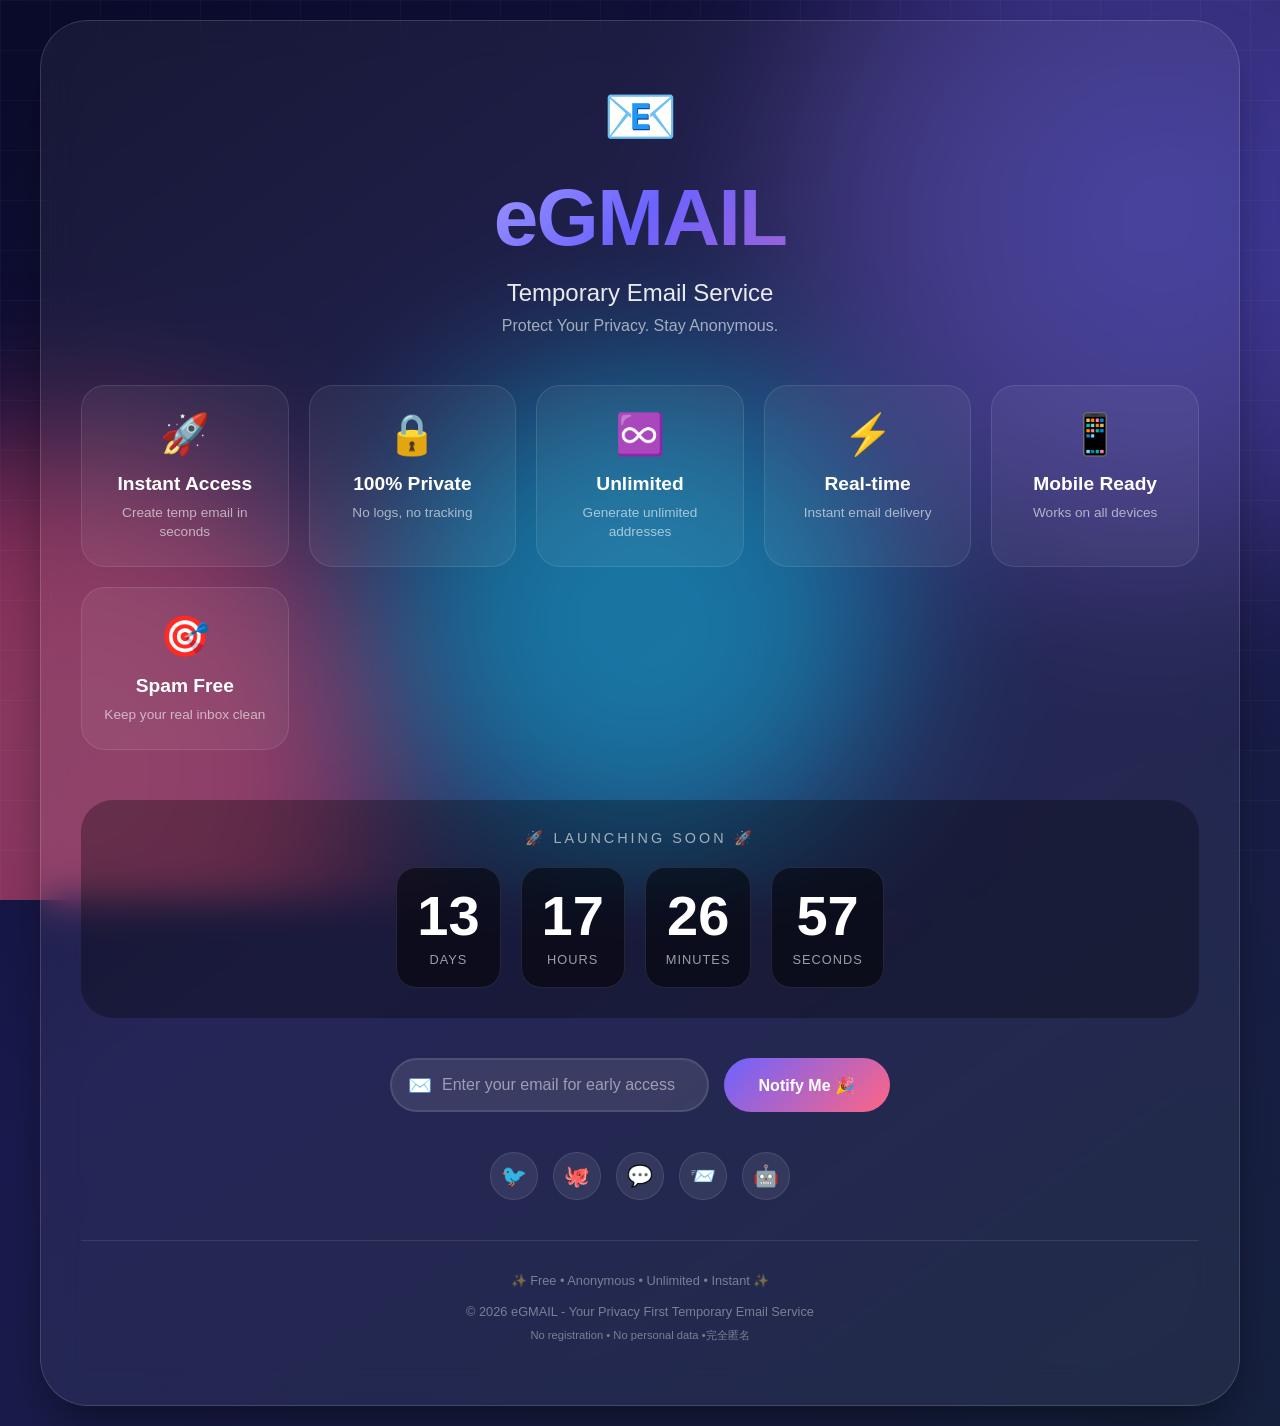
==== index.html @ 3f6f0092 "Update index.html" ====
<!DOCTYPE html>
<html lang="en">
<head>
    <meta charset="UTF-8">
    <meta name="viewport" content="width=device-width, initial-scale=1.0, viewport-fit=cover">
    <meta name="theme-color" content="#6C63FF">
    <meta name="description" content="EgMail - Free temporary email service. Protect your privacy with unlimited disposable email addresses.">
    <title>EgMail | Temporary Email Service - Coming Soon</title>
    <style>
        * {
            margin: 0;
            padding: 0;
            box-sizing: border-box;
        }

        body {
            min-height: 100vh;
            background: linear-gradient(145deg, #0a0a2a 0%, #1a1a4e 50%, #16213e 100%);
            font-family: -apple-system, BlinkMacSystemFont, 'Segoe UI', 'Roboto', 'Oxygen', 'Ubuntu', 'Cantarell', 'Fira Sans', 'Droid Sans', 'Helvetica Neue', sans-serif;
            overflow-x: hidden;
            position: relative;
            -webkit-font-smoothing: antialiased;
            -moz-osx-font-smoothing: grayscale;
        }

        /* Animated Background */
        .bg-animation {
            position: fixed;
            top: 0;
            left: 0;
            width: 100%;
            height: 100%;
            z-index: 0;
            overflow: hidden;
        }

        .gradient-orb {
            position: absolute;
            border-radius: 50%;
            filter: blur(80px);
            opacity: 0.5;
            animation: float 25s infinite ease-in-out;
        }

        .orb1 {
            width: 60vw;
            height: 60vw;
            background: radial-gradient(circle, #6C63FF, #3f2b63);
            top: -20%;
            right: -20%;
            animation-delay: 0s;
        }

        .orb2 {
            width: 50vw;
            height: 50vw;
            background: radial-gradient(circle, #FF6584, #FF3B6F);
            bottom: -20%;
            left: -20%;
            animation-delay: 5s;
        }

        .orb3 {
            width: 40vw;
            height: 40vw;
            background: radial-gradient(circle, #00D4FF, #0099CC);
            top: 40%;
            left: 30%;
            animation-delay: 10s;
        }

        @keyframes float {
            0%, 100% {
                transform: translate(0, 0) scale(1);
            }
            33% {
                transform: translate(30px, -30px) scale(1.1);
            }
            66% {
                transform: translate(-20px, 20px) scale(0.9);
            }
        }

        /* Grid Pattern */
        .grid-pattern {
            position: fixed;
            top: 0;
            left: 0;
            width: 100%;
            height: 100%;
            background-image: 
                linear-gradient(rgba(255, 255, 255, 0.03) 1px, transparent 1px),
                linear-gradient(90deg, rgba(255, 255, 255, 0.03) 1px, transparent 1px);
            background-size: 50px 50px;
            z-index: 0;
            pointer-events: none;
        }

        /* Main Container */
        .container {
            position: relative;
            z-index: 2;
            min-height: 100vh;
            display: flex;
            justify-content: center;
            align-items: center;
            padding: 20px;
        }

        /* Glass Card */
        .glass-card {
            max-width: 1200px;
            width: 100%;
            background: rgba(255, 255, 255, 0.05);
            backdrop-filter: blur(20px);
            border-radius: 48px;
            padding: 60px 40px;
            border: 1px solid rgba(255, 255, 255, 0.15);
            box-shadow: 0 25px 50px -12px rgba(0, 0, 0, 0.5);
            transition: all 0.3s ease;
            animation: fadeInUp 0.8s ease-out;
        }

        @keyframes fadeInUp {
            from {
                opacity: 0;
                transform: translateY(30px);
            }
            to {
                opacity: 1;
                transform: translateY(0);
            }
        }

        /* Header Section */
        .header {
            text-align: center;
            margin-bottom: 50px;
        }

        .logo-wrapper {
            display: inline-block;
            margin-bottom: 20px;
        }

        .logo-icon {
            font-size: 60px;
            animation: pulse 2s infinite;
        }

        @keyframes pulse {
            0%, 100% {
                transform: scale(1);
            }
            50% {
                transform: scale(1.05);
            }
        }

        h1 {
            font-size: clamp(3rem, 8vw, 5rem);
            font-weight: 800;
            background: linear-gradient(135deg, #FFFFFF, #6C63FF, #FF6584);
            -webkit-background-clip: text;
            background-clip: text;
            color: transparent;
            letter-spacing: -0.02em;
            margin-bottom: 15px;
        }

        .tagline {
            font-size: clamp(1.1rem, 4vw, 1.5rem);
            color: rgba(255, 255, 255, 0.9);
            font-weight: 400;
            margin-bottom: 10px;
        }

        .subtitle {
            font-size: 1rem;
            color: rgba(255, 255, 255, 0.6);
        }

        /* Features Grid */
        .features-grid {
            display: grid;
            grid-template-columns: repeat(auto-fit, minmax(200px, 1fr));
            gap: 20px;
            margin: 50px 0;
        }

        .feature-card {
            background: rgba(255, 255, 255, 0.05);
            border-radius: 24px;
            padding: 25px 20px;
            text-align: center;
            transition: all 0.4s cubic-bezier(0.175, 0.885, 0.32, 1.275);
            border: 1px solid rgba(255, 255, 255, 0.1);
            cursor: pointer;
        }

        .feature-card:hover {
            transform: translateY(-10px);
            background: rgba(255, 255, 255, 0.1);
            border-color: rgba(255, 255, 255, 0.3);
        }

        .feature-icon {
            font-size: 40px;
            display: block;
            margin-bottom: 15px;
        }

        .feature-title {
            font-size: 1.2rem;
            font-weight: 600;
            color: white;
            margin-bottom: 8px;
        }

        .feature-desc {
            font-size: 0.85rem;
            color: rgba(255, 255, 255, 0.6);
            line-height: 1.4;
        }

        /* Countdown Timer */
        .countdown-wrapper {
            background: rgba(0, 0, 0, 0.3);
            border-radius: 32px;
            padding: 30px;
            margin: 40px 0;
            text-align: center;
        }

        .countdown-title {
            font-size: 0.9rem;
            text-transform: uppercase;
            letter-spacing: 3px;
            color: rgba(255, 255, 255, 0.6);
            margin-bottom: 20px;
        }

        .countdown-timer {
            display: flex;
            justify-content: center;
            gap: 20px;
            flex-wrap: wrap;
        }

        .time-unit {
            background: rgba(0, 0, 0, 0.5);
            border-radius: 20px;
            padding: 20px;
            min-width: 100px;
            text-align: center;
            border: 1px solid rgba(255, 255, 255, 0.1);
            transition: all 0.3s ease;
        }

        .time-unit:hover {
            transform: scale(1.05);
            background: rgba(108, 99, 255, 0.2);
            border-color: #6C63FF;
        }

        .time-number {
            font-size: clamp(2rem, 6vw, 3.5rem);
            font-weight: 800;
            color: white;
            display: block;
            line-height: 1;
        }

        .time-label {
            font-size: 0.8rem;
            color: rgba(255, 255, 255, 0.6);
            text-transform: uppercase;
            letter-spacing: 1px;
            margin-top: 8px;
            display: block;
        }

        /* Email Form */
        .email-section {
            text-align: center;
            margin: 40px 0;
        }

        .email-form {
            display: flex;
            gap: 15px;
            justify-content: center;
            flex-wrap: wrap;
            max-width: 500px;
            margin: 0 auto;
        }

        .email-input-wrapper {
            flex: 1;
            min-width: 250px;
            position: relative;
        }

        .email-icon {
            position: absolute;
            left: 18px;
            top: 50%;
            transform: translateY(-50%);
            font-size: 1.2rem;
        }

        .email-input {
            width: 100%;
            padding: 16px 20px 16px 50px;
            border: 2px solid rgba(255, 255, 255, 0.1);
            border-radius: 60px;
            background: rgba(255, 255, 255, 0.1);
            color: white;
            font-size: 1rem;
            outline: none;
            transition: all 0.3s ease;
            font-family: inherit;
        }

        .email-input::placeholder {
            color: rgba(255, 255, 255, 0.5);
        }

        .email-input:focus {
            border-color: #6C63FF;
            background: rgba(255, 255, 255, 0.15);
        }

        .submit-btn {
            padding: 16px 35px;
            border: none;
            border-radius: 60px;
            background: linear-gradient(135deg, #6C63FF, #FF6584);
            color: white;
            font-size: 1rem;
            font-weight: 600;
            cursor: pointer;
            transition: all 0.3s ease;
            font-family: inherit;
            position: relative;
            overflow: hidden;
        }

        .submit-btn::before {
            content: '';
            position: absolute;
            top: 0;
            left: -100%;
            width: 100%;
            height: 100%;
            background: linear-gradient(90deg, transparent, rgba(255, 255, 255, 0.3), transparent);
            transition: left 0.5s;
        }

        .submit-btn:hover::before {
            left: 100%;
        }

        .submit-btn:hover {
            transform: translateY(-2px);
            box-shadow: 0 10px 25px rgba(108, 99, 255, 0.4);
        }

        .submit-btn:active {
            transform: translateY(0);
        }

        .success-message {
            margin-top: 15px;
            padding: 12px;
            border-radius: 12px;
            background: rgba(76, 175, 80, 0.2);
            color: #4CAF50;
            font-size: 0.9rem;
            display: none;
        }

        .error-message {
            margin-top: 15px;
            padding: 12px;
            border-radius: 12px;
            background: rgba(244, 67, 54, 0.2);
            color: #FF5252;
            font-size: 0.9rem;
            display: none;
        }

        /* Social Links */
        .social-links {
            display: flex;
            justify-content: center;
            gap: 15px;
            margin: 40px 0 30px;
            flex-wrap: wrap;
        }

        .social-link {
            width: 48px;
            height: 48px;
            background: rgba(255, 255, 255, 0.08);
            border-radius: 50%;
            display: flex;
            align-items: center;
            justify-content: center;
            font-size: 1.3rem;
            transition: all 0.3s ease;
            cursor: pointer;
            text-decoration: none;
            color: white;
            border: 1px solid rgba(255, 255, 255, 0.1);
        }

        .social-link:hover {
            transform: translateY(-5px);
            background: rgba(108, 99, 255, 0.3);
            border-color: #6C63FF;
        }

        /* Footer */
        .footer {
            text-align: center;
            margin-top: 40px;
            padding-top: 30px;
            border-top: 1px solid rgba(255, 255, 255, 0.1);
        }

        .footer-text {
            font-size: 0.8rem;
            color: rgba(255, 255, 255, 0.4);
            line-height: 1.6;
        }

        /* Responsive Design */
        @media (max-width: 768px) {
            .glass-card {
                padding: 40px 25px;
                border-radius: 32px;
            }

            .features-grid {
                gap: 15px;
                margin: 35px 0;
            }

            .feature-card {
                padding: 20px 15px;
            }

            .countdown-wrapper {
                padding: 20px;
            }

            .time-unit {
                min-width: 70px;
                padding: 15px;
            }

            .time-number {
                font-size: 1.8rem;
            }

            .email-form {
                flex-direction: column;
            }

            .email-input-wrapper {
                min-width: auto;
            }

            .submit-btn {
                width: 100%;
            }
        }

        @media (max-width: 480px) {
            .glass-card {
                padding: 30px 20px;
            }

            .features-grid {
                grid-template-columns: 1fr 1fr;
                gap: 12px;
            }

            .feature-card {
                padding: 15px 10px;
            }

            .feature-icon {
                font-size: 30px;
            }

            .feature-title {
                font-size: 0.9rem;
            }

            .feature-desc {
                font-size: 0.7rem;
            }

            .countdown-timer {
                gap: 10px;
            }

            .time-unit {
                min-width: 60px;
                padding: 10px;
            }

            .time-number {
                font-size: 1.4rem;
            }

            .time-label {
                font-size: 0.65rem;
            }
        }

        /* Loading Animation */
        @keyframes spin {
            0% { transform: rotate(0deg); }
            100% { transform: rotate(360deg); }
        }

        .loading-spinner {
            display: inline-block;
            width: 20px;
            height: 20px;
            border: 2px solid rgba(255, 255, 255, 0.3);
            border-top-color: white;
            border-radius: 50%;
            animation: spin 0.6s linear infinite;
            margin-right: 8px;
        }

        /* Touch Optimizations */
        @media (hover: hover) {
            .feature-card:hover {
                transform: translateY(-10px);
            }
        }

        @media (hover: none) {
            .feature-card:active {
                transform: scale(0.98);
            }
        }
    </style>
</head>
<body>
    <div class="bg-animation">
        <div class="gradient-orb orb1"></div>
        <div class="gradient-orb orb2"></div>
        <div class="gradient-orb orb3"></div>
    </div>
    <div class="grid-pattern"></div>

    <div class="container">
        <div class="glass-card">
            <div class="header">
                <div class="logo-wrapper">
                    <span class="logo-icon">📧</span>
                </div>
                <h1>eGMAIL</h1>
                <div class="tagline">Temporary Email Service</div>
                <div class="subtitle">Protect Your Privacy. Stay Anonymous.</div>
            </div>

            <div class="features-grid">
                <div class="feature-card">
                    <span class="feature-icon">🚀</span>
                    <div class="feature-title">Instant Access</div>
                    <div class="feature-desc">Create temp email in seconds</div>
                </div>
                <div class="feature-card">
                    <span class="feature-icon">🔒</span>
                    <div class="feature-title">100% Private</div>
                    <div class="feature-desc">No logs, no tracking</div>
                </div>
                <div class="feature-card">
                    <span class="feature-icon">♾️</span>
                    <div class="feature-title">Unlimited</div>
                    <div class="feature-desc">Generate unlimited addresses</div>
                </div>
                <div class="feature-card">
                    <span class="feature-icon">⚡</span>
                    <div class="feature-title">Real-time</div>
                    <div class="feature-desc">Instant email delivery</div>
                </div>
                <div class="feature-card">
                    <span class="feature-icon">📱</span>
                    <div class="feature-title">Mobile Ready</div>
                    <div class="feature-desc">Works on all devices</div>
                </div>
                <div class="feature-card">
                    <span class="feature-icon">🎯</span>
                    <div class="feature-title">Spam Free</div>
                    <div class="feature-desc">Keep your real inbox clean</div>
                </div>
            </div>

            <div class="countdown-wrapper">
                <div class="countdown-title">🚀 LAUNCHING SOON 🚀</div>
                <div class="countdown-timer">
                    <div class="time-unit">
                        <span class="time-number" id="days">00</span>
                        <span class="time-label">Days</span>
                    </div>
                    <div class="time-unit">
                        <span class="time-number" id="hours">00</span>
                        <span class="time-label">Hours</span>
                    </div>
                    <div class="time-unit">
                        <span class="time-number" id="minutes">00</span>
                        <span class="time-label">Minutes</span>
                    </div>
                    <div class="time-unit">
                        <span class="time-number" id="seconds">00</span>
                        <span class="time-label">Seconds</span>
                    </div>
                </div>
            </div>

            <div class="email-section">
                <form id="notifyForm" class="email-form">
                    <div class="email-input-wrapper">
                        <span class="email-icon">✉️</span>
                        <input type="email" class="email-input" id="emailInput" placeholder="Enter your email for early access" required>
                    </div>
                    <button type="submit" class="submit-btn" id="submitBtn">Notify Me 🎉</button>
                </form>
                <div id="successMsg" class="success-message">✓ Thanks! We'll notify you when EgMail launches!</div>
                <div id="errorMsg" class="error-message">⚠ Please enter a valid email address</div>
            </div>

            <div class="social-links">
                <a href="#" class="social-link" aria-label="Twitter">🐦</a>
                <a href="#" class="social-link" aria-label="GitHub">🐙</a>
                <a href="#" class="social-link" aria-label="Discord">💬</a>
                <a href="#" class="social-link" aria-label="Telegram">📨</a>
                <a href="#" class="social-link" aria-label="Reddit">🤖</a>
            </div>

            <div class="footer">
                <div class="footer-text">
                    <p>✨ Free • Anonymous • Unlimited • Instant ✨</p>
                    <p style="margin-top: 10px;">© 2026 eGMAIL - Your Privacy First Temporary Email Service</p>
                    <p style="margin-top: 5px; font-size: 0.7rem;">No registration • No personal data •完全匿名</p>
                </div>
            </div>
        </div>
    </div>

    <script>
        // Set launch date (14 days from now)
        const launchDate = new Date();
        launchDate.setDate(launchDate.getDate() + 14);
        launchDate.setHours(0, 0, 0, 0);

        function updateCountdown() {
            const now = new Date().getTime();
            const distance = launchDate - now;

            if (distance < 0) {
                document.getElementById('days').textContent = '00';
                document.getElementById('hours').textContent = '00';
                document.getElementById('minutes').textContent = '00';
                document.getElementById('seconds').textContent = '00';
                return;
            }

            const days = Math.floor(distance / (1000 * 60 * 60 * 24));
            const hours = Math.floor((distance % (1000 * 60 * 60 * 24)) / (1000 * 60 * 60));
            const minutes = Math.floor((distance % (1000 * 60 * 60)) / (1000 * 60));
            const seconds = Math.floor((distance % (1000 * 60)) / 1000);

            document.getElementById('days').textContent = days.toString().padStart(2, '0');
            document.getElementById('hours').textContent = hours.toString().padStart(2, '0');
            document.getElementById('minutes').textContent = minutes.toString().padStart(2, '0');
            document.getElementById('seconds').textContent = seconds.toString().padStart(2, '0');
        }

        setInterval(updateCountdown, 1000);
        updateCountdown();

        // Email form handling
        const form = document.getElementById('notifyForm');
        const emailInput = document.getElementById('emailInput');
        const successMsg = document.getElementById('successMsg');
        const errorMsg = document.getElementById('errorMsg');
        const submitBtn = document.getElementById('submitBtn');

        function hideMessages() {
            successMsg.style.display = 'none';
            errorMsg.style.display = 'none';
        }

        function showMessage(element) {
            element.style.display = 'block';
            setTimeout(() => {
                element.style.display = 'none';
            }, 5000);
        }

        function validateEmail(email) {
            const re = /^[^\s@]+@[^\s@]+\.[^\s@]+$/;
            return re.test(email);
        }

        form.addEventListener('submit', async (e) => {
            e.preventDefault();
            hideMessages();

            const email = emailInput.value.trim();

            if (!email) {
                errorMsg.textContent = '⚠ Please enter your email address';
                showMessage(errorMsg);
                return;
            }

            if (!validateEmail(email)) {
                errorMsg.textContent = '⚠ Please enter a valid email address (e.g., name@example.com)';
                showMessage(errorMsg);
                return;
            }

            // Show loading state
            const originalText = submitBtn.innerHTML;
            submitBtn.innerHTML = '<span class="loading-spinner"></span>Sending...';
            submitBtn.disabled = true;

            // Simulate API call (replace with your actual endpoint)
            setTimeout(() => {
                // Save to localStorage
                try {
                    let subscribers = JSON.parse(localStorage.getItem('egmail_subscribers') || '[]');
                    if (!subscribers.includes(email)) {
                        subscribers.push(email);
                        localStorage.setItem('egmail_subscribers', JSON.stringify(subscribers));
                    }
                    
                    successMsg.innerHTML = '✓ Thanks ' + email.split('@')[0] + '! We\'ll notify you when EgMail launches! 🚀';
                    showMessage(successMsg);
                    emailInput.value = '';
                } catch (err) {
                    errorMsg.textContent = '⚠ Something went wrong. Please try again.';
                    showMessage(errorMsg);
                } finally {
                    submitBtn.innerHTML = originalText;
                    submitBtn.disabled = false;
                }
            }, 1000);
        });

        // Add touch feedback for mobile
        const featureCards = document.querySelectorAll('.feature-card');
        featureCards.forEach(card => {
            card.addEventListener('touchstart', function() {
                this.style.transform = 'scale(0.98)';
            });
            card.addEventListener('touchend', function() {
                this.style.transform = '';
            });
        });

        // Prevent zoom on input focus for mobile (iOS)
        emailInput.addEventListener('focus', () => {
            if (/iPhone|iPad|iPod/i.test(navigator.userAgent)) {
                setTimeout(() => {
                    emailInput.scrollIntoView({ behavior: 'smooth', block: 'center' });
                }, 300);
            }
        });
    </script>
</body>
</html>
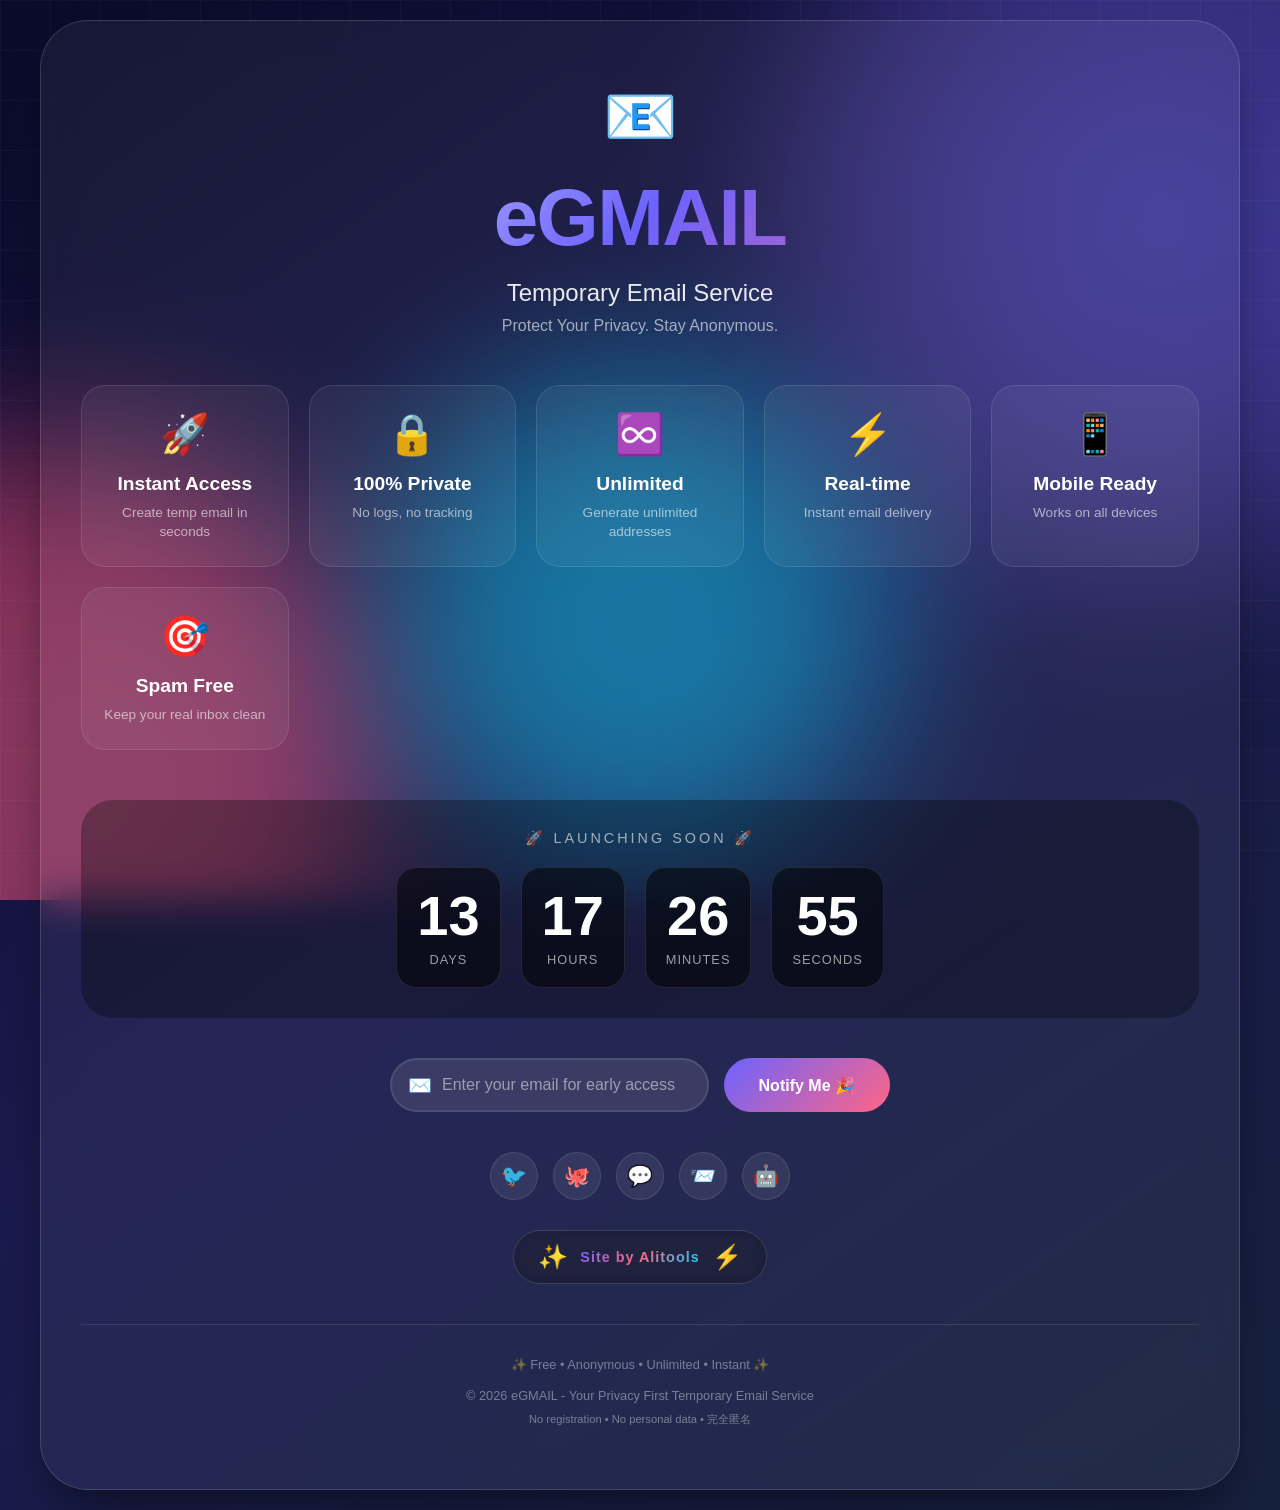
==== commit b92b33b7: "Create index.html" ====
--- a/index.html
+++ b/index.html
@@ -435,7 +435,159 @@
             line-height: 1.6;
         }
 
-        /* Responsive Design */
+        /* ========== BEAUTIFUL ALITOOLS ANIMATION ========== */
+        .alitools-section {
+            margin-top: 30px;
+            text-align: center;
+            position: relative;
+        }
+
+        .alitools-container {
+            display: inline-flex;
+            align-items: center;
+            justify-content: center;
+            gap: 12px;
+            padding: 12px 24px;
+            background: rgba(0, 0, 0, 0.3);
+            border-radius: 60px;
+            backdrop-filter: blur(10px);
+            border: 1px solid rgba(255, 255, 255, 0.15);
+            cursor: pointer;
+            transition: all 0.4s cubic-bezier(0.175, 0.885, 0.32, 1.275);
+            position: relative;
+            overflow: hidden;
+        }
+
+        .alitools-container::before {
+            content: '';
+            position: absolute;
+            top: 0;
+            left: -100%;
+            width: 100%;
+            height: 100%;
+            background: linear-gradient(90deg, transparent, rgba(108, 99, 255, 0.3), rgba(255, 101, 132, 0.3), transparent);
+            transition: left 0.6s;
+            z-index: 0;
+        }
+
+        .alitools-container:hover::before {
+            left: 100%;
+        }
+
+        .alitools-container:hover {
+            transform: scale(1.05);
+            border-color: rgba(108, 99, 255, 0.6);
+            box-shadow: 0 5px 20px rgba(108, 99, 255, 0.3);
+        }
+
+        .alitools-icon {
+            font-size: 1.5rem;
+            animation: spinIcon 3s linear infinite;
+            position: relative;
+            z-index: 1;
+        }
+
+        @keyframes spinIcon {
+            0% {
+                transform: rotate(0deg);
+            }
+            100% {
+                transform: rotate(360deg);
+            }
+        }
+
+        .alitools-text {
+            font-size: 0.9rem;
+            font-weight: 600;
+            letter-spacing: 1px;
+            background: linear-gradient(135deg, #6C63FF, #FF6584, #00D4FF);
+            -webkit-background-clip: text;
+            background-clip: text;
+            color: transparent;
+            position: relative;
+            z-index: 1;
+            animation: textShine 2s infinite;
+        }
+
+        @keyframes textShine {
+            0%, 100% {
+                opacity: 0.8;
+                letter-spacing: 1px;
+            }
+            50% {
+                opacity: 1;
+                letter-spacing: 2px;
+            }
+        }
+
+        .alitools-badge {
+            position: absolute;
+            top: -8px;
+            right: -8px;
+            width: 12px;
+            height: 12px;
+            background: #FF6584;
+            border-radius: 50%;
+            animation: pulse-badge 1.5s infinite;
+            z-index: 2;
+        }
+
+        @keyframes pulse-badge {
+            0%, 100% {
+                transform: scale(1);
+                opacity: 1;
+            }
+            50% {
+                transform: scale(1.3);
+                opacity: 0.7;
+            }
+        }
+
+        /* Sparkle effect on hover */
+        .sparkle {
+            position: absolute;
+            pointer-events: none;
+            width: 4px;
+            height: 4px;
+            background: white;
+            border-radius: 50%;
+            animation: sparkleAnim 0.8s ease-out forwards;
+        }
+
+        @keyframes sparkleAnim {
+            0% {
+                transform: scale(0);
+                opacity: 1;
+            }
+            100% {
+                transform: scale(20);
+                opacity: 0;
+            }
+        }
+
+        /* Floating particles for alitools */
+        .floating-particle {
+            position: absolute;
+            width: 2px;
+            height: 2px;
+            background: rgba(108, 99, 255, 0.8);
+            border-radius: 50%;
+            pointer-events: none;
+            animation: floatParticle 2s ease-out forwards;
+        }
+
+        @keyframes floatParticle {
+            0% {
+                transform: translate(0, 0);
+                opacity: 1;
+            }
+            100% {
+                transform: translate(var(--tx, 50px), var(--ty, -50px));
+                opacity: 0;
+            }
+        }
+
+        /* Responsive */
         @media (max-width: 768px) {
             .glass-card {
                 padding: 40px 25px;
@@ -474,6 +626,18 @@
 
             .submit-btn {
                 width: 100%;
+            }
+
+            .alitools-container {
+                padding: 8px 18px;
+            }
+
+            .alitools-icon {
+                font-size: 1.2rem;
+            }
+
+            .alitools-text {
+                font-size: 0.8rem;
             }
         }
 
@@ -646,11 +810,21 @@
                 <a href="#" class="social-link" aria-label="Reddit">🤖</a>
             </div>
 
+            <!-- ========== BEAUTIFUL ALITOOLS ANIMATION SECTION ========== -->
+            <div class="alitools-section">
+                <div class="alitools-container" id="alitoolsBtn">
+                    <span class="alitools-icon">✨</span>
+                    <span class="alitools-text">Site by Alitools</span>
+                    <span class="alitools-icon">⚡</span>
+                    <div class="alitools-badge"></div>
+                </div>
+            </div>
+
             <div class="footer">
                 <div class="footer-text">
                     <p>✨ Free • Anonymous • Unlimited • Instant ✨</p>
                     <p style="margin-top: 10px;">© 2026 eGMAIL - Your Privacy First Temporary Email Service</p>
-                    <p style="margin-top: 5px; font-size: 0.7rem;">No registration • No personal data •完全匿名</p>
+                    <p style="margin-top: 5px; font-size: 0.7rem;">No registration • No personal data • 完全匿名</p>
                 </div>
             </div>
         </div>
@@ -735,9 +909,8 @@
             submitBtn.innerHTML = '<span class="loading-spinner"></span>Sending...';
             submitBtn.disabled = true;
 
-            // Simulate API call (replace with your actual endpoint)
+            // Simulate API call
             setTimeout(() => {
-                // Save to localStorage
                 try {
                     let subscribers = JSON.parse(localStorage.getItem('egmail_subscribers') || '[]');
                     if (!subscribers.includes(email)) {
@@ -758,7 +931,150 @@
             }, 1000);
         });
 
+        // ========== SPECTACULAR ALITOOLS ANIMATION EFFECTS ==========
+        const alitoolsBtn = document.getElementById('alitoolsBtn');
+        
+        // Create sparkle effect
+        function createSparkle(e) {
+            const rect = alitoolsBtn.getBoundingClientRect();
+            const x = e.clientX - rect.left;
+            const y = e.clientY - rect.top;
+            
+            const sparkle = document.createElement('div');
+            sparkle.className = 'sparkle';
+            sparkle.style.left = x + 'px';
+            sparkle.style.top = y + 'px';
+            sparkle.style.position = 'absolute';
+            sparkle.style.pointerEvents = 'none';
+            
+            alitoolsBtn.style.position = 'relative';
+            alitoolsBtn.appendChild(sparkle);
+            
+            setTimeout(() => {
+                sparkle.remove();
+            }, 800);
+        }
+        
+        // Create floating particles
+        function createParticles() {
+            const particleCount = 15;
+            for (let i = 0; i < particleCount; i++) {
+                const particle = document.createElement('div');
+                particle.className = 'floating-particle';
+                const angle = Math.random() * Math.PI * 2;
+                const distance = 30 + Math.random() * 50;
+                const tx = Math.cos(angle) * distance;
+                const ty = Math.sin(angle) * distance - 30;
+                particle.style.setProperty('--tx', tx + 'px');
+                particle.style.setProperty('--ty', ty + 'px');
+                particle.style.left = '50%';
+                particle.style.top = '50%';
+                particle.style.position = 'absolute';
+                particle.style.transform = 'translate(-50%, -50%)';
+                alitoolsBtn.appendChild(particle);
+                
+                setTimeout(() => {
+                    particle.remove();
+                }, 2000);
+            }
+        }
+        
+        // Rainbow trail effect
+        let trailInterval;
+        function startRainbowTrail() {
+            let hue = 0;
+            trailInterval = setInterval(() => {
+                const trail = document.createElement('div');
+                trail.style.position = 'fixed';
+                trail.style.width = '8px';
+                trail.style.height = '8px';
+                trail.style.borderRadius = '50%';
+                trail.style.background = `hsl(${hue}, 100%, 60%)`;
+                trail.style.pointerEvents = 'none';
+                trail.style.zIndex = '9999';
+                trail.style.left = (event.clientX - 4) + 'px';
+                trail.style.top = (event.clientY - 4) + 'px';
+                trail.style.animation = 'fadeOut 0.5s ease-out forwards';
+                document.body.appendChild(trail);
+                
+                setTimeout(() => trail.remove(), 500);
+                hue = (hue + 10) % 360;
+            }, 50);
+        }
+        
+        function stopRainbowTrail() {
+            clearInterval(trailInterval);
+        }
+        
+        // Add animation styles
+        const style = document.createElement('style');
+        style.textContent = `
+            @keyframes fadeOut {
+                to {
+                    opacity: 0;
+                    transform: scale(0);
+                }
+            }
+        `;
+        document.head.appendChild(style);
+        
+        // Event listeners for Alitools button
+        alitoolsBtn.addEventListener('click', (e) => {
+            createSparkle(e);
+            createParticles();
+            
+            // Change icon temporarily
+            const icon = alitoolsBtn.querySelector('.alitools-icon:first-child');
+            const originalIcon = icon.textContent;
+            icon.textContent = '🎉';
+            setTimeout(() => {
+                icon.textContent = originalIcon;
+            }, 1000);
+            
+            // Console log for fun
+            console.log('%c✨ Site by Alitools - Premium Web Solutions ✨', 'color: #6C63FF; font-size: 16px; font-weight: bold;');
+            console.log('%c🚀 Crafted with passion and precision', 'color: #FF6584; font-size: 12px;');
+        });
+        
+        // Mouse move rainbow effect (only on desktop)
+        let isMouseOver = false;
+        alitoolsBtn.addEventListener('mouseenter', () => {
+            isMouseOver = true;
+        });
+        
+        alitoolsBtn.addEventListener('mouseleave', () => {
+            isMouseOver = false;
+            stopRainbowTrail();
+        });
+        
+        document.addEventListener('mousemove', (e) => {
+            if (isMouseOver) {
+                if (trailInterval) stopRainbowTrail();
+                startRainbowTrail();
+            }
+        });
+        
         // Add touch feedback for mobile
+        alitoolsBtn.addEventListener('touchstart', (e) => {
+            createSparkle(e.touches[0]);
+            createParticles();
+            const icon = alitoolsBtn.querySelector('.alitools-icon:first-child');
+            const originalIcon = icon.textContent;
+            icon.textContent = '🎉';
+            setTimeout(() => {
+                icon.textContent = originalIcon;
+            }, 1000);
+        });
+        
+        // Add hover glow effect
+        alitoolsBtn.addEventListener('mouseover', () => {
+            alitoolsBtn.style.animation = 'none';
+            setTimeout(() => {
+                alitoolsBtn.style.animation = '';
+            }, 10);
+        });
+        
+        // Feature cards touch feedback
         const featureCards = document.querySelectorAll('.feature-card');
         featureCards.forEach(card => {
             card.addEventListener('touchstart', function() {
@@ -768,8 +1084,8 @@
                 this.style.transform = '';
             });
         });
-
-        // Prevent zoom on input focus for mobile (iOS)
+        
+        // Prevent zoom on input focus for mobile
         emailInput.addEventListener('focus', () => {
             if (/iPhone|iPad|iPod/i.test(navigator.userAgent)) {
                 setTimeout(() => {
@@ -777,6 +1093,17 @@
                 }, 300);
             }
         });
+        
+        // Periodic animation for Alitools badge
+        setInterval(() => {
+            const badge = document.querySelector('.alitools-badge');
+            if (badge) {
+                badge.style.animation = 'none';
+                setTimeout(() => {
+                    badge.style.animation = 'pulse-badge 1.5s infinite';
+                }, 10);
+            }
+        }, 3000);
     </script>
 </body>
 </html>
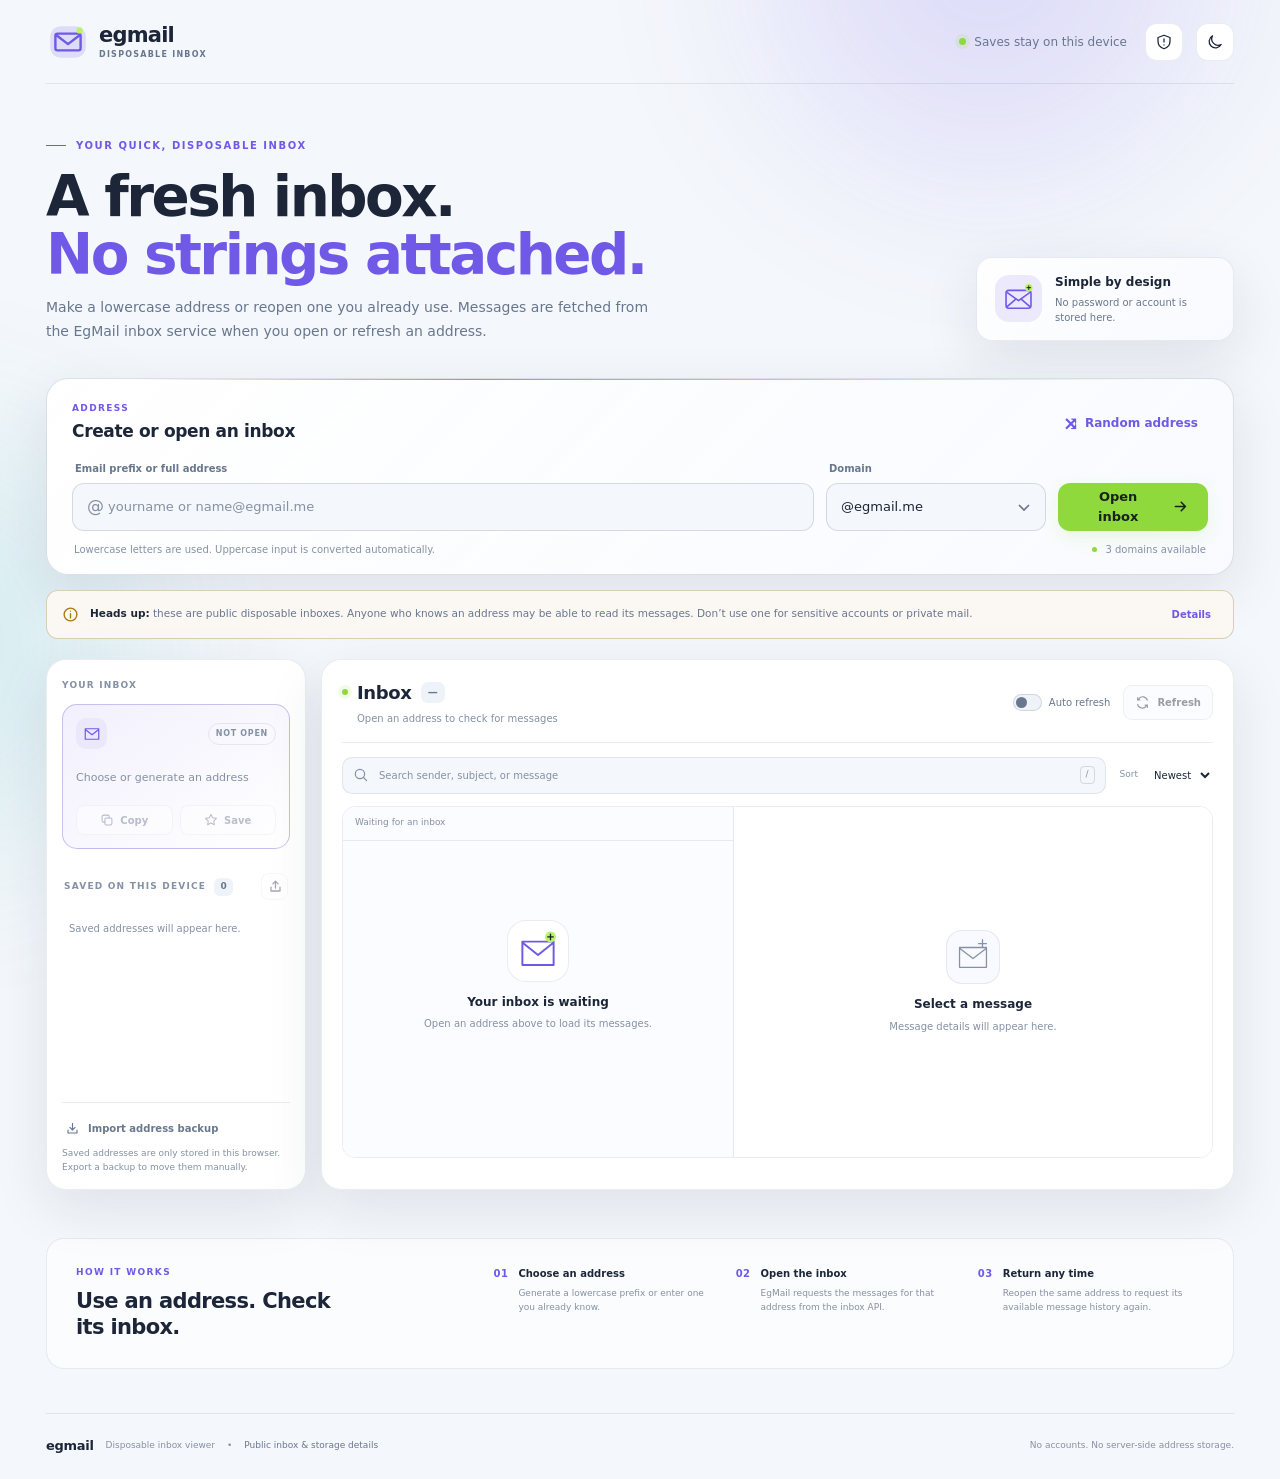
==== commit e07e0a96: "Build polished EgMail disposable inbox site" ====
--- a/index.html
+++ b/index.html
@@ -1,1109 +1,168 @@
-<!DOCTYPE html>
+<!doctype html>
 <html lang="en">
 <head>
-    <meta charset="UTF-8">
-    <meta name="viewport" content="width=device-width, initial-scale=1.0, viewport-fit=cover">
-    <meta name="theme-color" content="#6C63FF">
-    <meta name="description" content="EgMail - Free temporary email service. Protect your privacy with unlimited disposable email addresses.">
-    <title>EgMail | Temporary Email Service - Coming Soon</title>
-    <style>
-        * {
-            margin: 0;
-            padding: 0;
-            box-sizing: border-box;
-        }
-
-        body {
-            min-height: 100vh;
-            background: linear-gradient(145deg, #0a0a2a 0%, #1a1a4e 50%, #16213e 100%);
-            font-family: -apple-system, BlinkMacSystemFont, 'Segoe UI', 'Roboto', 'Oxygen', 'Ubuntu', 'Cantarell', 'Fira Sans', 'Droid Sans', 'Helvetica Neue', sans-serif;
-            overflow-x: hidden;
-            position: relative;
-            -webkit-font-smoothing: antialiased;
-            -moz-osx-font-smoothing: grayscale;
-        }
-
-        /* Animated Background */
-        .bg-animation {
-            position: fixed;
-            top: 0;
-            left: 0;
-            width: 100%;
-            height: 100%;
-            z-index: 0;
-            overflow: hidden;
-        }
-
-        .gradient-orb {
-            position: absolute;
-            border-radius: 50%;
-            filter: blur(80px);
-            opacity: 0.5;
-            animation: float 25s infinite ease-in-out;
-        }
-
-        .orb1 {
-            width: 60vw;
-            height: 60vw;
-            background: radial-gradient(circle, #6C63FF, #3f2b63);
-            top: -20%;
-            right: -20%;
-            animation-delay: 0s;
-        }
-
-        .orb2 {
-            width: 50vw;
-            height: 50vw;
-            background: radial-gradient(circle, #FF6584, #FF3B6F);
-            bottom: -20%;
-            left: -20%;
-            animation-delay: 5s;
-        }
-
-        .orb3 {
-            width: 40vw;
-            height: 40vw;
-            background: radial-gradient(circle, #00D4FF, #0099CC);
-            top: 40%;
-            left: 30%;
-            animation-delay: 10s;
-        }
-
-        @keyframes float {
-            0%, 100% {
-                transform: translate(0, 0) scale(1);
-            }
-            33% {
-                transform: translate(30px, -30px) scale(1.1);
-            }
-            66% {
-                transform: translate(-20px, 20px) scale(0.9);
-            }
-        }
-
-        /* Grid Pattern */
-        .grid-pattern {
-            position: fixed;
-            top: 0;
-            left: 0;
-            width: 100%;
-            height: 100%;
-            background-image: 
-                linear-gradient(rgba(255, 255, 255, 0.03) 1px, transparent 1px),
-                linear-gradient(90deg, rgba(255, 255, 255, 0.03) 1px, transparent 1px);
-            background-size: 50px 50px;
-            z-index: 0;
-            pointer-events: none;
-        }
-
-        /* Main Container */
-        .container {
-            position: relative;
-            z-index: 2;
-            min-height: 100vh;
-            display: flex;
-            justify-content: center;
-            align-items: center;
-            padding: 20px;
-        }
-
-        /* Glass Card */
-        .glass-card {
-            max-width: 1200px;
-            width: 100%;
-            background: rgba(255, 255, 255, 0.05);
-            backdrop-filter: blur(20px);
-            border-radius: 48px;
-            padding: 60px 40px;
-            border: 1px solid rgba(255, 255, 255, 0.15);
-            box-shadow: 0 25px 50px -12px rgba(0, 0, 0, 0.5);
-            transition: all 0.3s ease;
-            animation: fadeInUp 0.8s ease-out;
-        }
-
-        @keyframes fadeInUp {
-            from {
-                opacity: 0;
-                transform: translateY(30px);
-            }
-            to {
-                opacity: 1;
-                transform: translateY(0);
-            }
-        }
-
-        /* Header Section */
-        .header {
-            text-align: center;
-            margin-bottom: 50px;
-        }
-
-        .logo-wrapper {
-            display: inline-block;
-            margin-bottom: 20px;
-        }
-
-        .logo-icon {
-            font-size: 60px;
-            animation: pulse 2s infinite;
-        }
-
-        @keyframes pulse {
-            0%, 100% {
-                transform: scale(1);
-            }
-            50% {
-                transform: scale(1.05);
-            }
-        }
-
-        h1 {
-            font-size: clamp(3rem, 8vw, 5rem);
-            font-weight: 800;
-            background: linear-gradient(135deg, #FFFFFF, #6C63FF, #FF6584);
-            -webkit-background-clip: text;
-            background-clip: text;
-            color: transparent;
-            letter-spacing: -0.02em;
-            margin-bottom: 15px;
-        }
-
-        .tagline {
-            font-size: clamp(1.1rem, 4vw, 1.5rem);
-            color: rgba(255, 255, 255, 0.9);
-            font-weight: 400;
-            margin-bottom: 10px;
-        }
-
-        .subtitle {
-            font-size: 1rem;
-            color: rgba(255, 255, 255, 0.6);
-        }
-
-        /* Features Grid */
-        .features-grid {
-            display: grid;
-            grid-template-columns: repeat(auto-fit, minmax(200px, 1fr));
-            gap: 20px;
-            margin: 50px 0;
-        }
-
-        .feature-card {
-            background: rgba(255, 255, 255, 0.05);
-            border-radius: 24px;
-            padding: 25px 20px;
-            text-align: center;
-            transition: all 0.4s cubic-bezier(0.175, 0.885, 0.32, 1.275);
-            border: 1px solid rgba(255, 255, 255, 0.1);
-            cursor: pointer;
-        }
-
-        .feature-card:hover {
-            transform: translateY(-10px);
-            background: rgba(255, 255, 255, 0.1);
-            border-color: rgba(255, 255, 255, 0.3);
-        }
-
-        .feature-icon {
-            font-size: 40px;
-            display: block;
-            margin-bottom: 15px;
-        }
-
-        .feature-title {
-            font-size: 1.2rem;
-            font-weight: 600;
-            color: white;
-            margin-bottom: 8px;
-        }
-
-        .feature-desc {
-            font-size: 0.85rem;
-            color: rgba(255, 255, 255, 0.6);
-            line-height: 1.4;
-        }
-
-        /* Countdown Timer */
-        .countdown-wrapper {
-            background: rgba(0, 0, 0, 0.3);
-            border-radius: 32px;
-            padding: 30px;
-            margin: 40px 0;
-            text-align: center;
-        }
-
-        .countdown-title {
-            font-size: 0.9rem;
-            text-transform: uppercase;
-            letter-spacing: 3px;
-            color: rgba(255, 255, 255, 0.6);
-            margin-bottom: 20px;
-        }
-
-        .countdown-timer {
-            display: flex;
-            justify-content: center;
-            gap: 20px;
-            flex-wrap: wrap;
-        }
-
-        .time-unit {
-            background: rgba(0, 0, 0, 0.5);
-            border-radius: 20px;
-            padding: 20px;
-            min-width: 100px;
-            text-align: center;
-            border: 1px solid rgba(255, 255, 255, 0.1);
-            transition: all 0.3s ease;
-        }
-
-        .time-unit:hover {
-            transform: scale(1.05);
-            background: rgba(108, 99, 255, 0.2);
-            border-color: #6C63FF;
-        }
-
-        .time-number {
-            font-size: clamp(2rem, 6vw, 3.5rem);
-            font-weight: 800;
-            color: white;
-            display: block;
-            line-height: 1;
-        }
-
-        .time-label {
-            font-size: 0.8rem;
-            color: rgba(255, 255, 255, 0.6);
-            text-transform: uppercase;
-            letter-spacing: 1px;
-            margin-top: 8px;
-            display: block;
-        }
-
-        /* Email Form */
-        .email-section {
-            text-align: center;
-            margin: 40px 0;
-        }
-
-        .email-form {
-            display: flex;
-            gap: 15px;
-            justify-content: center;
-            flex-wrap: wrap;
-            max-width: 500px;
-            margin: 0 auto;
-        }
-
-        .email-input-wrapper {
-            flex: 1;
-            min-width: 250px;
-            position: relative;
-        }
-
-        .email-icon {
-            position: absolute;
-            left: 18px;
-            top: 50%;
-            transform: translateY(-50%);
-            font-size: 1.2rem;
-        }
-
-        .email-input {
-            width: 100%;
-            padding: 16px 20px 16px 50px;
-            border: 2px solid rgba(255, 255, 255, 0.1);
-            border-radius: 60px;
-            background: rgba(255, 255, 255, 0.1);
-            color: white;
-            font-size: 1rem;
-            outline: none;
-            transition: all 0.3s ease;
-            font-family: inherit;
-        }
-
-        .email-input::placeholder {
-            color: rgba(255, 255, 255, 0.5);
-        }
-
-        .email-input:focus {
-            border-color: #6C63FF;
-            background: rgba(255, 255, 255, 0.15);
-        }
-
-        .submit-btn {
-            padding: 16px 35px;
-            border: none;
-            border-radius: 60px;
-            background: linear-gradient(135deg, #6C63FF, #FF6584);
-            color: white;
-            font-size: 1rem;
-            font-weight: 600;
-            cursor: pointer;
-            transition: all 0.3s ease;
-            font-family: inherit;
-            position: relative;
-            overflow: hidden;
-        }
-
-        .submit-btn::before {
-            content: '';
-            position: absolute;
-            top: 0;
-            left: -100%;
-            width: 100%;
-            height: 100%;
-            background: linear-gradient(90deg, transparent, rgba(255, 255, 255, 0.3), transparent);
-            transition: left 0.5s;
-        }
-
-        .submit-btn:hover::before {
-            left: 100%;
-        }
-
-        .submit-btn:hover {
-            transform: translateY(-2px);
-            box-shadow: 0 10px 25px rgba(108, 99, 255, 0.4);
-        }
-
-        .submit-btn:active {
-            transform: translateY(0);
-        }
-
-        .success-message {
-            margin-top: 15px;
-            padding: 12px;
-            border-radius: 12px;
-            background: rgba(76, 175, 80, 0.2);
-            color: #4CAF50;
-            font-size: 0.9rem;
-            display: none;
-        }
-
-        .error-message {
-            margin-top: 15px;
-            padding: 12px;
-            border-radius: 12px;
-            background: rgba(244, 67, 54, 0.2);
-            color: #FF5252;
-            font-size: 0.9rem;
-            display: none;
-        }
-
-        /* Social Links */
-        .social-links {
-            display: flex;
-            justify-content: center;
-            gap: 15px;
-            margin: 40px 0 30px;
-            flex-wrap: wrap;
-        }
-
-        .social-link {
-            width: 48px;
-            height: 48px;
-            background: rgba(255, 255, 255, 0.08);
-            border-radius: 50%;
-            display: flex;
-            align-items: center;
-            justify-content: center;
-            font-size: 1.3rem;
-            transition: all 0.3s ease;
-            cursor: pointer;
-            text-decoration: none;
-            color: white;
-            border: 1px solid rgba(255, 255, 255, 0.1);
-        }
-
-        .social-link:hover {
-            transform: translateY(-5px);
-            background: rgba(108, 99, 255, 0.3);
-            border-color: #6C63FF;
-        }
-
-        /* Footer */
-        .footer {
-            text-align: center;
-            margin-top: 40px;
-            padding-top: 30px;
-            border-top: 1px solid rgba(255, 255, 255, 0.1);
-        }
-
-        .footer-text {
-            font-size: 0.8rem;
-            color: rgba(255, 255, 255, 0.4);
-            line-height: 1.6;
-        }
-
-        /* ========== BEAUTIFUL ALITOOLS ANIMATION ========== */
-        .alitools-section {
-            margin-top: 30px;
-            text-align: center;
-            position: relative;
-        }
-
-        .alitools-container {
-            display: inline-flex;
-            align-items: center;
-            justify-content: center;
-            gap: 12px;
-            padding: 12px 24px;
-            background: rgba(0, 0, 0, 0.3);
-            border-radius: 60px;
-            backdrop-filter: blur(10px);
-            border: 1px solid rgba(255, 255, 255, 0.15);
-            cursor: pointer;
-            transition: all 0.4s cubic-bezier(0.175, 0.885, 0.32, 1.275);
-            position: relative;
-            overflow: hidden;
-        }
-
-        .alitools-container::before {
-            content: '';
-            position: absolute;
-            top: 0;
-            left: -100%;
-            width: 100%;
-            height: 100%;
-            background: linear-gradient(90deg, transparent, rgba(108, 99, 255, 0.3), rgba(255, 101, 132, 0.3), transparent);
-            transition: left 0.6s;
-            z-index: 0;
-        }
-
-        .alitools-container:hover::before {
-            left: 100%;
-        }
-
-        .alitools-container:hover {
-            transform: scale(1.05);
-            border-color: rgba(108, 99, 255, 0.6);
-            box-shadow: 0 5px 20px rgba(108, 99, 255, 0.3);
-        }
-
-        .alitools-icon {
-            font-size: 1.5rem;
-            animation: spinIcon 3s linear infinite;
-            position: relative;
-            z-index: 1;
-        }
-
-        @keyframes spinIcon {
-            0% {
-                transform: rotate(0deg);
-            }
-            100% {
-                transform: rotate(360deg);
-            }
-        }
-
-        .alitools-text {
-            font-size: 0.9rem;
-            font-weight: 600;
-            letter-spacing: 1px;
-            background: linear-gradient(135deg, #6C63FF, #FF6584, #00D4FF);
-            -webkit-background-clip: text;
-            background-clip: text;
-            color: transparent;
-            position: relative;
-            z-index: 1;
-            animation: textShine 2s infinite;
-        }
-
-        @keyframes textShine {
-            0%, 100% {
-                opacity: 0.8;
-                letter-spacing: 1px;
-            }
-            50% {
-                opacity: 1;
-                letter-spacing: 2px;
-            }
-        }
-
-        .alitools-badge {
-            position: absolute;
-            top: -8px;
-            right: -8px;
-            width: 12px;
-            height: 12px;
-            background: #FF6584;
-            border-radius: 50%;
-            animation: pulse-badge 1.5s infinite;
-            z-index: 2;
-        }
-
-        @keyframes pulse-badge {
-            0%, 100% {
-                transform: scale(1);
-                opacity: 1;
-            }
-            50% {
-                transform: scale(1.3);
-                opacity: 0.7;
-            }
-        }
-
-        /* Sparkle effect on hover */
-        .sparkle {
-            position: absolute;
-            pointer-events: none;
-            width: 4px;
-            height: 4px;
-            background: white;
-            border-radius: 50%;
-            animation: sparkleAnim 0.8s ease-out forwards;
-        }
-
-        @keyframes sparkleAnim {
-            0% {
-                transform: scale(0);
-                opacity: 1;
-            }
-            100% {
-                transform: scale(20);
-                opacity: 0;
-            }
-        }
-
-        /* Floating particles for alitools */
-        .floating-particle {
-            position: absolute;
-            width: 2px;
-            height: 2px;
-            background: rgba(108, 99, 255, 0.8);
-            border-radius: 50%;
-            pointer-events: none;
-            animation: floatParticle 2s ease-out forwards;
-        }
-
-        @keyframes floatParticle {
-            0% {
-                transform: translate(0, 0);
-                opacity: 1;
-            }
-            100% {
-                transform: translate(var(--tx, 50px), var(--ty, -50px));
-                opacity: 0;
-            }
-        }
-
-        /* Responsive */
-        @media (max-width: 768px) {
-            .glass-card {
-                padding: 40px 25px;
-                border-radius: 32px;
-            }
-
-            .features-grid {
-                gap: 15px;
-                margin: 35px 0;
-            }
-
-            .feature-card {
-                padding: 20px 15px;
-            }
-
-            .countdown-wrapper {
-                padding: 20px;
-            }
-
-            .time-unit {
-                min-width: 70px;
-                padding: 15px;
-            }
-
-            .time-number {
-                font-size: 1.8rem;
-            }
-
-            .email-form {
-                flex-direction: column;
-            }
-
-            .email-input-wrapper {
-                min-width: auto;
-            }
-
-            .submit-btn {
-                width: 100%;
-            }
-
-            .alitools-container {
-                padding: 8px 18px;
-            }
-
-            .alitools-icon {
-                font-size: 1.2rem;
-            }
-
-            .alitools-text {
-                font-size: 0.8rem;
-            }
-        }
-
-        @media (max-width: 480px) {
-            .glass-card {
-                padding: 30px 20px;
-            }
-
-            .features-grid {
-                grid-template-columns: 1fr 1fr;
-                gap: 12px;
-            }
-
-            .feature-card {
-                padding: 15px 10px;
-            }
-
-            .feature-icon {
-                font-size: 30px;
-            }
-
-            .feature-title {
-                font-size: 0.9rem;
-            }
-
-            .feature-desc {
-                font-size: 0.7rem;
-            }
-
-            .countdown-timer {
-                gap: 10px;
-            }
-
-            .time-unit {
-                min-width: 60px;
-                padding: 10px;
-            }
-
-            .time-number {
-                font-size: 1.4rem;
-            }
-
-            .time-label {
-                font-size: 0.65rem;
-            }
-        }
-
-        /* Loading Animation */
-        @keyframes spin {
-            0% { transform: rotate(0deg); }
-            100% { transform: rotate(360deg); }
-        }
-
-        .loading-spinner {
-            display: inline-block;
-            width: 20px;
-            height: 20px;
-            border: 2px solid rgba(255, 255, 255, 0.3);
-            border-top-color: white;
-            border-radius: 50%;
-            animation: spin 0.6s linear infinite;
-            margin-right: 8px;
-        }
-
-        /* Touch Optimizations */
-        @media (hover: hover) {
-            .feature-card:hover {
-                transform: translateY(-10px);
-            }
-        }
-
-        @media (hover: none) {
-            .feature-card:active {
-                transform: scale(0.98);
-            }
-        }
-    </style>
+  <meta charset="utf-8">
+  <meta name="viewport" content="width=device-width, initial-scale=1, viewport-fit=cover">
+  <meta name="theme-color" content="#101626">
+  <meta name="description" content="Open a disposable inbox on EgMail. Generate a lowercase address, choose from three supported domains, and view messages in your browser.">
+  <meta name="keywords" content="temporary email, disposable inbox, receive email online, temporary inbox, EgMail">
+  <meta property="og:type" content="website">
+  <meta property="og:title" content="EgMail — disposable inbox, ready when you are">
+  <meta property="og:description" content="Generate or reopen a lowercase disposable email address and read its inbox in your browser.">
+  <meta property="og:url" content="https://www.egmail.me/">
+  <meta property="og:site_name" content="EgMail">
+  <meta property="og:image" content="https://www.egmail.me/og-image.svg">
+  <meta name="twitter:card" content="summary_large_image">
+  <meta name="twitter:title" content="EgMail — disposable inbox, ready when you are">
+  <meta name="twitter:description" content="Generate or reopen a lowercase disposable email address and read its inbox in your browser.">
+  <meta name="twitter:image" content="https://www.egmail.me/og-image.svg">
+  <link rel="canonical" href="https://www.egmail.me/">
+  <link rel="icon" type="image/svg+xml" href="/favicon.svg">
+  <link rel="stylesheet" href="/styles.css">
+  <title>EgMail — Disposable Email Inbox</title>
 </head>
 <body>
-    <div class="bg-animation">
-        <div class="gradient-orb orb1"></div>
-        <div class="gradient-orb orb2"></div>
-        <div class="gradient-orb orb3"></div>
-    </div>
-    <div class="grid-pattern"></div>
+  <a class="skip-link" href="#main">Skip to inbox</a>
+  <div class="ambient ambient-a" aria-hidden="true"></div>
+  <div class="ambient ambient-b" aria-hidden="true"></div>
 
-    <div class="container">
-        <div class="glass-card">
-            <div class="header">
-                <div class="logo-wrapper">
-                    <span class="logo-icon">📧</span>
-                </div>
-                <h1>eGMAIL</h1>
-                <div class="tagline">Temporary Email Service</div>
-                <div class="subtitle">Protect Your Privacy. Stay Anonymous.</div>
+  <div class="app-shell">
+    <header class="topbar">
+      <a class="brand" href="/" aria-label="EgMail home">
+        <span class="brand-mark" aria-hidden="true">
+          <svg viewBox="0 0 40 40" fill="none"><rect x="3" y="5" width="34" height="30" rx="10" fill="currentColor" opacity=".16"/><path d="M9 13.5 20 22l11-8.5M10 12h20a2 2 0 0 1 2 2v12a2 2 0 0 1-2 2H10a2 2 0 0 1-2-2V14a2 2 0 0 1 2-2Z" stroke="currentColor" stroke-width="2.3" stroke-linecap="round" stroke-linejoin="round"/><circle cx="31" cy="9" r="3" fill="#B8F36A"/></svg>
+        </span>
+        <span class="brand-copy"><strong>egmail</strong><small>DISPOSABLE INBOX</small></span>
+      </a>
+
+      <div class="topbar-right">
+        <span class="device-status"><span class="status-dot"></span> Saves stay on this device</span>
+        <button class="icon-button" id="privacyButton" type="button" aria-label="Read inbox privacy notice" title="Privacy notice">
+          <svg viewBox="0 0 24 24" aria-hidden="true"><path d="M12 3 20 6v5c0 5.1-3.4 8.5-8 10-4.6-1.5-8-4.9-8-10V6l8-3Z"/><path d="M12 8v4m0 4h.01"/></svg>
+        </button>
+        <button class="icon-button" id="themeToggle" type="button" aria-label="Switch color theme" title="Switch theme">
+          <svg viewBox="0 0 24 24" aria-hidden="true"><circle cx="12" cy="12" r="4"/><path d="M12 2v2m0 16v2M4.93 4.93l1.42 1.42m11.3 11.3 1.42 1.42M2 12h2m16 0h2M4.93 19.07l1.42-1.42m11.3-11.3 1.42-1.42"/></svg>
+        </button>
+      </div>
+    </header>
+
+    <main id="main">
+      <section class="intro" aria-labelledby="page-title">
+        <div class="intro-copy">
+          <div class="eyebrow"><span class="eyebrow-line"></span> YOUR QUICK, DISPOSABLE INBOX</div>
+          <h1 id="page-title">A fresh inbox.<br><span>No strings attached.</span></h1>
+          <p>Make a lowercase address or reopen one you already use. Messages are fetched from the EgMail inbox service when you open or refresh an address.</p>
+        </div>
+        <div class="intro-aside">
+          <div class="aside-icon" aria-hidden="true">
+            <svg viewBox="0 0 72 72" fill="none"><path d="M16 25.5 36 40l20-14.5M18 21h36a5 5 0 0 1 5 5v23a5 5 0 0 1-5 5H18a5 5 0 0 1-5-5V26a5 5 0 0 1 5-5Z" stroke="currentColor" stroke-width="3" stroke-linecap="round" stroke-linejoin="round"/><path d="m15 51 15-13m27 13L42 38" stroke="currentColor" stroke-width="3" stroke-linecap="round"/><circle cx="55" cy="16" r="7" fill="#B8F36A"/><path d="M55 12.5v7M51.5 16h7" stroke="#162019" stroke-width="1.8" stroke-linecap="round"/></svg>
+          </div>
+          <div><strong>Simple by design</strong><span>No password or account is stored here.</span></div>
+        </div>
+      </section>
+
+      <section class="generator-card" aria-labelledby="generator-title">
+        <div class="generator-heading">
+          <div>
+            <span class="section-kicker">ADDRESS</span>
+            <h2 id="generator-title">Create or open an inbox</h2>
+          </div>
+          <button class="text-button" id="randomButton" type="button"><span aria-hidden="true">⤨</span> Random address</button>
+        </div>
+        <form class="address-form" id="addressForm" autocomplete="off">
+          <label class="prefix-field">
+            <span class="field-label">Email prefix or full address</span>
+            <span class="input-wrap"><span class="input-at" aria-hidden="true">@</span><input id="prefixInput" name="prefix" type="text" inputmode="email" maxlength="130" placeholder="yourname or name@egmail.me" autocapitalize="none" spellcheck="false" aria-describedby="prefixHelp" required></span>
+          </label>
+          <label class="domain-field" id="domainField">
+            <span class="field-label">Domain</span>
+            <span class="select-wrap"><select id="domainSelect" name="domain" aria-label="Email domain"><option value="egmail.me">@egmail.me</option><option value="otpgmail.me">@otpgmail.me</option><option value="ogmail.tech">@ogmail.tech</option></select><svg viewBox="0 0 16 16" aria-hidden="true"><path d="m3 6 5 5 5-5"/></svg></span>
+          </label>
+          <button class="primary-button" id="openButton" type="submit"><span>Open inbox</span><svg viewBox="0 0 20 20" aria-hidden="true"><path d="M4 10h12m-5-5 5 5-5 5"/></svg></button>
+        </form>
+        <div class="generator-foot"><span id="prefixHelp">Lowercase letters are used. Uppercase input is converted automatically.</span><span class="domain-note"><span class="mini-dot"></span> 3 domains available</span></div>
+      </section>
+
+      <div class="notice-bar" role="note">
+        <svg viewBox="0 0 20 20" aria-hidden="true"><circle cx="10" cy="10" r="7.5"/><path d="M10 9v5m0-8h.01"/></svg>
+        <p><strong>Heads up:</strong> these are public disposable inboxes. Anyone who knows an address may be able to read its messages. Don’t use one for sensitive accounts or private mail.</p>
+        <button class="notice-link" id="noticeMore" type="button">Details</button>
+      </div>
+
+      <section class="workspace" aria-label="Email inbox workspace">
+        <aside class="sidebar">
+          <div class="sidebar-label">YOUR INBOX</div>
+          <div class="current-inbox-card">
+            <div class="current-top"><span class="inbox-icon" aria-hidden="true"><svg viewBox="0 0 24 24"><path d="M3 5h18v14H3zM3 6l9 7 9-7"/></svg></span><span id="inboxState" class="state-pill">NOT OPEN</span></div>
+            <div class="address-display" id="activeAddress">Choose or generate an address</div>
+            <div class="current-actions">
+              <button class="small-action" id="copyAddressButton" type="button" disabled><svg viewBox="0 0 20 20" aria-hidden="true"><rect x="7" y="7" width="10" height="10" rx="2"/><path d="M13 7V5a2 2 0 0 0-2-2H5a2 2 0 0 0-2 2v6a2 2 0 0 0 2 2h2"/></svg>Copy</button>
+              <button class="small-action" id="saveAddressButton" type="button" disabled><svg viewBox="0 0 20 20" aria-hidden="true"><path d="m10 2 2.4 4.9 5.4.8-3.9 3.8.9 5.4-4.8-2.5-4.8 2.5.9-5.4-3.9-3.8 5.4-.8L10 2Z"/></svg><span>Save</span></button>
             </div>
+          </div>
 
-            <div class="features-grid">
-                <div class="feature-card">
-                    <span class="feature-icon">🚀</span>
-                    <div class="feature-title">Instant Access</div>
-                    <div class="feature-desc">Create temp email in seconds</div>
-                </div>
-                <div class="feature-card">
-                    <span class="feature-icon">🔒</span>
-                    <div class="feature-title">100% Private</div>
-                    <div class="feature-desc">No logs, no tracking</div>
-                </div>
-                <div class="feature-card">
-                    <span class="feature-icon">♾️</span>
-                    <div class="feature-title">Unlimited</div>
-                    <div class="feature-desc">Generate unlimited addresses</div>
-                </div>
-                <div class="feature-card">
-                    <span class="feature-icon">⚡</span>
-                    <div class="feature-title">Real-time</div>
-                    <div class="feature-desc">Instant email delivery</div>
-                </div>
-                <div class="feature-card">
-                    <span class="feature-icon">📱</span>
-                    <div class="feature-title">Mobile Ready</div>
-                    <div class="feature-desc">Works on all devices</div>
-                </div>
-                <div class="feature-card">
-                    <span class="feature-icon">🎯</span>
-                    <div class="feature-title">Spam Free</div>
-                    <div class="feature-desc">Keep your real inbox clean</div>
-                </div>
+          <div class="saved-heading"><div><span class="sidebar-label">SAVED ON THIS DEVICE</span><span id="savedCount" class="saved-count">0</span></div><button class="more-button" id="exportButton" type="button" title="Export saved addresses" aria-label="Export saved addresses" disabled><svg viewBox="0 0 20 20" aria-hidden="true"><path d="M10 12V3m0 0L6.5 6.5M10 3l3.5 3.5M4 11v5h12v-5"/></svg></button></div>
+          <ul class="saved-list" id="savedList" aria-label="Saved addresses"><li class="saved-empty">Saved addresses will appear here.</li></ul>
+          <div class="sidebar-bottom">
+            <button class="import-button" id="importButton" type="button"><svg viewBox="0 0 20 20" aria-hidden="true"><path d="M10 3v9m0 0 3.5-3.5M10 12 6.5 8.5M4 12v4h12v-4"/></svg>Import address backup</button>
+            <input id="importFile" type="file" accept="application/json,.json" hidden>
+            <p>Saved addresses are only stored in this browser. Export a backup to move them manually.</p>
+          </div>
+        </aside>
+
+        <section class="inbox-panel" aria-labelledby="inboxHeading">
+          <div class="inbox-header">
+            <div>
+              <div class="title-line"><span class="live-dot" aria-hidden="true"></span><h2 id="inboxHeading">Inbox</h2><span id="messageCount" class="count-pill">—</span></div>
+              <p id="updatedLabel" class="updated-label">Open an address to check for messages</p>
             </div>
+            <div class="inbox-tools">
+              <label class="auto-refresh"><input id="autoRefreshToggle" type="checkbox"><span class="switch" aria-hidden="true"></span><span>Auto refresh</span></label>
+              <button class="refresh-button" id="refreshButton" type="button" disabled><svg viewBox="0 0 20 20" aria-hidden="true"><path d="M16.5 7A6.5 6.5 0 0 0 5 5.1L3.5 6.5M3.5 3.5v3h3m-3 6A6.5 6.5 0 0 0 15 14.9l1.5-1.4m0 3v-3h-3"/></svg><span>Refresh</span></button>
+            </div>
+          </div>
 
-            <div class="countdown-wrapper">
-                <div class="countdown-title">🚀 LAUNCHING SOON 🚀</div>
-                <div class="countdown-timer">
-                    <div class="time-unit">
-                        <span class="time-number" id="days">00</span>
-                        <span class="time-label">Days</span>
-                    </div>
-                    <div class="time-unit">
-                        <span class="time-number" id="hours">00</span>
-                        <span class="time-label">Hours</span>
-                    </div>
-                    <div class="time-unit">
-                        <span class="time-number" id="minutes">00</span>
-                        <span class="time-label">Minutes</span>
-                    </div>
-                    <div class="time-unit">
-                        <span class="time-number" id="seconds">00</span>
-                        <span class="time-label">Seconds</span>
-                    </div>
-                </div>
+          <div class="inbox-toolbar">
+            <label class="search-box"><svg viewBox="0 0 20 20" aria-hidden="true"><circle cx="8.7" cy="8.7" r="5.8"/><path d="m13 13 4 4"/></svg><input id="searchInput" type="search" placeholder="Search sender, subject, or message" aria-label="Search email messages" disabled><kbd>/</kbd></label>
+            <label class="sort-control"><span>Sort</span><select id="sortSelect" aria-label="Sort messages"><option value="newest">Newest</option><option value="oldest">Oldest</option></select></label>
+          </div>
+
+          <div class="message-layout" id="messageLayout">
+            <div class="message-list-wrap" id="messageListWrap">
+              <div class="list-meta"><span id="listSummary">Waiting for an inbox</span><span id="listPageNote"></span></div>
+              <ul class="message-list" id="messageList" aria-label="Received email messages"><li class="empty-list"><div class="empty-graphic" aria-hidden="true"><svg viewBox="0 0 64 64" fill="none"><path d="M12 20h40v30H12zM12 21l20 16 20-16" stroke="currentColor" stroke-width="2.5" stroke-linecap="round" stroke-linejoin="round"/><circle cx="48" cy="14" r="7" fill="#B8F36A"/><path d="M48 10.5v7m-3.5-3.5h7" stroke="#19211A" stroke-width="1.7" stroke-linecap="round"/></svg></div><strong>Your inbox is waiting</strong><span>Open an address above to load its messages.</span></li></ul>
+              <div class="list-footer" id="listFooter" hidden></div>
             </div>
+            <section class="detail-panel" id="detailPanel" aria-label="Selected email message">
+              <div class="detail-placeholder" id="detailPlaceholder"><div class="detail-placeholder-icon" aria-hidden="true"><svg viewBox="0 0 48 48"><path d="M7 12h34v25H7zM7 13l17 13 17-13"/><path d="M31 7h10m-5-5v10"/></svg></div><strong>Select a message</strong><span>Message details will appear here.</span></div>
+              <div id="detailContent" hidden>
+                <div class="detail-actions"><button class="back-button" id="backToList" type="button"><svg viewBox="0 0 20 20" aria-hidden="true"><path d="M16 10H4m5-5-5 5 5 5"/></svg>Back to messages</button><span class="safe-render-label"><span></span> Safe view</span></div>
+                <h3 class="detail-subject" id="detailSubject"></h3>
+                <div class="sender-block"><span class="sender-avatar" id="senderAvatar">?</span><div class="sender-lines"><strong id="detailFrom"></strong><span id="detailDate"></span></div></div>
+                <div class="message-body" id="messageBody"></div>
+              </div>
+            </section>
+          </div>
+          <div class="inbox-status" id="inboxStatus" role="status" aria-live="polite"></div>
+        </section>
+      </section>
 
-            <div class="email-section">
-                <form id="notifyForm" class="email-form">
-                    <div class="email-input-wrapper">
-                        <span class="email-icon">✉️</span>
-                        <input type="email" class="email-input" id="emailInput" placeholder="Enter your email for early access" required>
-                    </div>
-                    <button type="submit" class="submit-btn" id="submitBtn">Notify Me 🎉</button>
-                </form>
-                <div id="successMsg" class="success-message">✓ Thanks! We'll notify you when EgMail launches!</div>
-                <div id="errorMsg" class="error-message">⚠ Please enter a valid email address</div>
-            </div>
+      <section class="how-it-works" aria-labelledby="howHeading">
+        <div><span class="section-kicker">HOW IT WORKS</span><h2 id="howHeading">Use an address. Check its inbox.</h2></div>
+        <ol class="steps-list"><li><span>01</span><div><strong>Choose an address</strong><p>Generate a lowercase prefix or enter one you already know.</p></div></li><li><span>02</span><div><strong>Open the inbox</strong><p>EgMail requests the messages for that address from the inbox API.</p></div></li><li><span>03</span><div><strong>Return any time</strong><p>Reopen the same address to request its available message history again.</p></div></li></ol>
+      </section>
+    </main>
 
-            <div class="social-links">
-                <a href="#" class="social-link" aria-label="Twitter">🐦</a>
-                <a href="#" class="social-link" aria-label="GitHub">🐙</a>
-                <a href="#" class="social-link" aria-label="Discord">💬</a>
-                <a href="#" class="social-link" aria-label="Telegram">📨</a>
-                <a href="#" class="social-link" aria-label="Reddit">🤖</a>
-            </div>
+    <footer class="footer"><a class="footer-brand" href="/">egmail</a><span>Disposable inbox viewer</span><span class="footer-separator">•</span><button type="button" id="footerPrivacy">Public inbox &amp; storage details</button><span class="footer-right">No accounts. No server-side address storage.</span></footer>
+  </div>
 
-            <!-- ========== BEAUTIFUL ALITOOLS ANIMATION SECTION ========== -->
-            <div class="alitools-section">
-                <div class="alitools-container" id="alitoolsBtn">
-                    <span class="alitools-icon">✨</span>
-                    <span class="alitools-text">Site by Alitools</span>
-                    <span class="alitools-icon">⚡</span>
-                    <div class="alitools-badge"></div>
-                </div>
-            </div>
-
-            <div class="footer">
-                <div class="footer-text">
-                    <p>✨ Free • Anonymous • Unlimited • Instant ✨</p>
-                    <p style="margin-top: 10px;">© 2026 eGMAIL - Your Privacy First Temporary Email Service</p>
-                    <p style="margin-top: 5px; font-size: 0.7rem;">No registration • No personal data • 完全匿名</p>
-                </div>
-            </div>
-        </div>
-    </div>
-
-    <script>
-        // Set launch date (14 days from now)
-        const launchDate = new Date();
-        launchDate.setDate(launchDate.getDate() + 14);
-        launchDate.setHours(0, 0, 0, 0);
-
-        function updateCountdown() {
-            const now = new Date().getTime();
-            const distance = launchDate - now;
-
-            if (distance < 0) {
-                document.getElementById('days').textContent = '00';
-                document.getElementById('hours').textContent = '00';
-                document.getElementById('minutes').textContent = '00';
-                document.getElementById('seconds').textContent = '00';
-                return;
-            }
-
-            const days = Math.floor(distance / (1000 * 60 * 60 * 24));
-            const hours = Math.floor((distance % (1000 * 60 * 60 * 24)) / (1000 * 60 * 60));
-            const minutes = Math.floor((distance % (1000 * 60 * 60)) / (1000 * 60));
-            const seconds = Math.floor((distance % (1000 * 60)) / 1000);
-
-            document.getElementById('days').textContent = days.toString().padStart(2, '0');
-            document.getElementById('hours').textContent = hours.toString().padStart(2, '0');
-            document.getElementById('minutes').textContent = minutes.toString().padStart(2, '0');
-            document.getElementById('seconds').textContent = seconds.toString().padStart(2, '0');
-        }
-
-        setInterval(updateCountdown, 1000);
-        updateCountdown();
-
-        // Email form handling
-        const form = document.getElementById('notifyForm');
-        const emailInput = document.getElementById('emailInput');
-        const successMsg = document.getElementById('successMsg');
-        const errorMsg = document.getElementById('errorMsg');
-        const submitBtn = document.getElementById('submitBtn');
-
-        function hideMessages() {
-            successMsg.style.display = 'none';
-            errorMsg.style.display = 'none';
-        }
-
-        function showMessage(element) {
-            element.style.display = 'block';
-            setTimeout(() => {
-                element.style.display = 'none';
-            }, 5000);
-        }
-
-        function validateEmail(email) {
-            const re = /^[^\s@]+@[^\s@]+\.[^\s@]+$/;
-            return re.test(email);
-        }
-
-        form.addEventListener('submit', async (e) => {
-            e.preventDefault();
-            hideMessages();
-
-            const email = emailInput.value.trim();
-
-            if (!email) {
-                errorMsg.textContent = '⚠ Please enter your email address';
-                showMessage(errorMsg);
-                return;
-            }
-
-            if (!validateEmail(email)) {
-                errorMsg.textContent = '⚠ Please enter a valid email address (e.g., name@example.com)';
-                showMessage(errorMsg);
-                return;
-            }
-
-            // Show loading state
-            const originalText = submitBtn.innerHTML;
-            submitBtn.innerHTML = '<span class="loading-spinner"></span>Sending...';
-            submitBtn.disabled = true;
-
-            // Simulate API call
-            setTimeout(() => {
-                try {
-                    let subscribers = JSON.parse(localStorage.getItem('egmail_subscribers') || '[]');
-                    if (!subscribers.includes(email)) {
-                        subscribers.push(email);
-                        localStorage.setItem('egmail_subscribers', JSON.stringify(subscribers));
-                    }
-                    
-                    successMsg.innerHTML = '✓ Thanks ' + email.split('@')[0] + '! We\'ll notify you when EgMail launches! 🚀';
-                    showMessage(successMsg);
-                    emailInput.value = '';
-                } catch (err) {
-                    errorMsg.textContent = '⚠ Something went wrong. Please try again.';
-                    showMessage(errorMsg);
-                } finally {
-                    submitBtn.innerHTML = originalText;
-                    submitBtn.disabled = false;
-                }
-            }, 1000);
-        });
-
-        // ========== SPECTACULAR ALITOOLS ANIMATION EFFECTS ==========
-        const alitoolsBtn = document.getElementById('alitoolsBtn');
-        
-        // Create sparkle effect
-        function createSparkle(e) {
-            const rect = alitoolsBtn.getBoundingClientRect();
-            const x = e.clientX - rect.left;
-            const y = e.clientY - rect.top;
-            
-            const sparkle = document.createElement('div');
-            sparkle.className = 'sparkle';
-            sparkle.style.left = x + 'px';
-            sparkle.style.top = y + 'px';
-            sparkle.style.position = 'absolute';
-            sparkle.style.pointerEvents = 'none';
-            
-            alitoolsBtn.style.position = 'relative';
-            alitoolsBtn.appendChild(sparkle);
-            
-            setTimeout(() => {
-                sparkle.remove();
-            }, 800);
-        }
-        
-        // Create floating particles
-        function createParticles() {
-            const particleCount = 15;
-            for (let i = 0; i < particleCount; i++) {
-                const particle = document.createElement('div');
-                particle.className = 'floating-particle';
-                const angle = Math.random() * Math.PI * 2;
-                const distance = 30 + Math.random() * 50;
-                const tx = Math.cos(angle) * distance;
-                const ty = Math.sin(angle) * distance - 30;
-                particle.style.setProperty('--tx', tx + 'px');
-                particle.style.setProperty('--ty', ty + 'px');
-                particle.style.left = '50%';
-                particle.style.top = '50%';
-                particle.style.position = 'absolute';
-                particle.style.transform = 'translate(-50%, -50%)';
-                alitoolsBtn.appendChild(particle);
-                
-                setTimeout(() => {
-                    particle.remove();
-                }, 2000);
-            }
-        }
-        
-        // Rainbow trail effect
-        let trailInterval;
-        function startRainbowTrail() {
-            let hue = 0;
-            trailInterval = setInterval(() => {
-                const trail = document.createElement('div');
-                trail.style.position = 'fixed';
-                trail.style.width = '8px';
-                trail.style.height = '8px';
-                trail.style.borderRadius = '50%';
-                trail.style.background = `hsl(${hue}, 100%, 60%)`;
-                trail.style.pointerEvents = 'none';
-                trail.style.zIndex = '9999';
-                trail.style.left = (event.clientX - 4) + 'px';
-                trail.style.top = (event.clientY - 4) + 'px';
-                trail.style.animation = 'fadeOut 0.5s ease-out forwards';
-                document.body.appendChild(trail);
-                
-                setTimeout(() => trail.remove(), 500);
-                hue = (hue + 10) % 360;
-            }, 50);
-        }
-        
-        function stopRainbowTrail() {
-            clearInterval(trailInterval);
-        }
-        
-        // Add animation styles
-        const style = document.createElement('style');
-        style.textContent = `
-            @keyframes fadeOut {
-                to {
-                    opacity: 0;
-                    transform: scale(0);
-                }
-            }
-        `;
-        document.head.appendChild(style);
-        
-        // Event listeners for Alitools button
-        alitoolsBtn.addEventListener('click', (e) => {
-            createSparkle(e);
-            createParticles();
-            
-            // Change icon temporarily
-            const icon = alitoolsBtn.querySelector('.alitools-icon:first-child');
-            const originalIcon = icon.textContent;
-            icon.textContent = '🎉';
-            setTimeout(() => {
-                icon.textContent = originalIcon;
-            }, 1000);
-            
-            // Console log for fun
-            console.log('%c✨ Site by Alitools - Premium Web Solutions ✨', 'color: #6C63FF; font-size: 16px; font-weight: bold;');
-            console.log('%c🚀 Crafted with passion and precision', 'color: #FF6584; font-size: 12px;');
-        });
-        
-        // Mouse move rainbow effect (only on desktop)
-        let isMouseOver = false;
-        alitoolsBtn.addEventListener('mouseenter', () => {
-            isMouseOver = true;
-        });
-        
-        alitoolsBtn.addEventListener('mouseleave', () => {
-            isMouseOver = false;
-            stopRainbowTrail();
-        });
-        
-        document.addEventListener('mousemove', (e) => {
-            if (isMouseOver) {
-                if (trailInterval) stopRainbowTrail();
-                startRainbowTrail();
-            }
-        });
-        
-        // Add touch feedback for mobile
-        alitoolsBtn.addEventListener('touchstart', (e) => {
-            createSparkle(e.touches[0]);
-            createParticles();
-            const icon = alitoolsBtn.querySelector('.alitools-icon:first-child');
-            const originalIcon = icon.textContent;
-            icon.textContent = '🎉';
-            setTimeout(() => {
-                icon.textContent = originalIcon;
-            }, 1000);
-        });
-        
-        // Add hover glow effect
-        alitoolsBtn.addEventListener('mouseover', () => {
-            alitoolsBtn.style.animation = 'none';
-            setTimeout(() => {
-                alitoolsBtn.style.animation = '';
-            }, 10);
-        });
-        
-        // Feature cards touch feedback
-        const featureCards = document.querySelectorAll('.feature-card');
-        featureCards.forEach(card => {
-            card.addEventListener('touchstart', function() {
-                this.style.transform = 'scale(0.98)';
-            });
-            card.addEventListener('touchend', function() {
-                this.style.transform = '';
-            });
-        });
-        
-        // Prevent zoom on input focus for mobile
-        emailInput.addEventListener('focus', () => {
-            if (/iPhone|iPad|iPod/i.test(navigator.userAgent)) {
-                setTimeout(() => {
-                    emailInput.scrollIntoView({ behavior: 'smooth', block: 'center' });
-                }, 300);
-            }
-        });
-        
-        // Periodic animation for Alitools badge
-        setInterval(() => {
-            const badge = document.querySelector('.alitools-badge');
-            if (badge) {
-                badge.style.animation = 'none';
-                setTimeout(() => {
-                    badge.style.animation = 'pulse-badge 1.5s infinite';
-                }, 10);
-            }
-        }, 3000);
-    </script>
+  <dialog class="privacy-dialog" id="privacyDialog" aria-labelledby="privacyTitle">
+    <div class="dialog-top"><span class="dialog-shield" aria-hidden="true"><svg viewBox="0 0 24 24"><path d="M12 3 20 6v5c0 5.1-3.4 8.5-8 10-4.6-1.5-8-4.9-8-10V6l8-3Z"/><path d="M12 8v4m0 4h.01"/></svg></span><button class="dialog-close" id="closePrivacy" type="button" aria-label="Close privacy details">×</button></div>
+    <span class="section-kicker">PLEASE READ</span><h2 id="privacyTitle">Know what a public inbox means</h2>
+    <div class="privacy-copy"><p><strong>Inbox access is based on the address.</strong> The API request is made to <code>egmail.me/&lt;address&gt;</code>. It does not ask this page for a password, and anyone who knows an address may be able to request its messages.</p><p><strong>Saved addresses stay on this device.</strong> This page stores only your saved email addresses and preferences in this browser's local storage. It does not store message bodies or provide account login, cloud backup, or automatic cross-browser sync.</p><p><strong>Use disposable inboxes carefully.</strong> Don’t use them for banking, private communications, account recovery, or any account where a public mailbox could put you at risk. Use the export/import controls to move saved addresses manually; that still does not make the inbox private.</p></div>
+    <button class="primary-button dialog-done" id="privacyDone" type="button">I understand</button>
+  </dialog>
+  <div class="toast" id="toast" role="status" aria-live="polite"></div>
+  <script src="/app.js" defer></script>
 </body>
 </html>
--- a/styles.css
+++ b/styles.css
@@ -0,0 +1,7 @@
+:root{color-scheme:dark;--bg:#101626;--surface:#171f31;--surface-2:#1c2639;--surface-3:#202c42;--line:rgba(213,224,247,.09);--line-strong:rgba(213,224,247,.15);--text:#f2f5fb;--muted:#9ba8bd;--subtle:#68778f;--accent:#b8f36a;--accent-ink:#19211a;--purple:#a896ff;--blue:#82c9ff;--warning:#f4c96b;--shadow:0 20px 60px rgba(2,7,18,.22);--radius:22px;--font:Inter,ui-sans-serif,system-ui,-apple-system,BlinkMacSystemFont,"Segoe UI",sans-serif}
+:root[data-theme="light"]{color-scheme:light;--bg:#f4f7fb;--surface:#fff;--surface-2:#f8faff;--surface-3:#eef3fa;--line:rgba(30,47,76,.09);--line-strong:rgba(30,47,76,.15);--text:#1c2638;--muted:#68778e;--subtle:#8591a4;--accent:#90d93d;--accent-ink:#19211a;--purple:#7159e8;--blue:#2387c8;--warning:#ac7614;--shadow:0 18px 56px rgba(30,47,76,.1)}
+*{box-sizing:border-box}html{scroll-behavior:smooth}body{margin:0;min-width:320px;background:var(--bg);color:var(--text);font-family:var(--font);font-size:14px;line-height:1.5;-webkit-font-smoothing:antialiased;overflow-x:hidden;transition:background .25s,color .25s}button,input,select{font:inherit}button{color:inherit}button:focus-visible,a:focus-visible,input:focus-visible,select:focus-visible{outline:3px solid color-mix(in srgb,var(--purple) 75%,transparent);outline-offset:3px}.skip-link{position:absolute;top:-60px;left:12px;z-index:1000;padding:10px 14px;background:var(--accent);color:var(--accent-ink);border-radius:10px;font-weight:700}.skip-link:focus{top:12px}.ambient{position:fixed;z-index:-1;pointer-events:none;border-radius:50%;filter:blur(95px);opacity:.16;animation:drift 22s ease-in-out infinite alternate}.ambient-a{width:430px;height:430px;top:-260px;right:6%;background:#7358ef}.ambient-b{width:390px;height:390px;left:-270px;top:50%;background:#36b7bb;animation-delay:-8s}@keyframes drift{to{transform:translate(36px,52px) scale(1.12)}}.app-shell{max-width:1440px;margin:0 auto;padding:0 46px}.topbar{height:84px;display:flex;align-items:center;justify-content:space-between;border-bottom:1px solid var(--line)}.brand{display:flex;align-items:center;gap:10px;color:var(--text);text-decoration:none}.brand-mark{width:43px;height:43px;display:grid;place-items:center;color:var(--purple)}.brand-mark svg{width:42px;height:42px}.brand-copy{display:grid;line-height:1}.brand-copy strong{font-size:21px;font-weight:790;letter-spacing:-.8px}.brand-copy small{margin-top:5px;font-size:8px;font-weight:750;letter-spacing:1.25px;color:var(--muted)}.topbar-right{display:flex;align-items:center;gap:13px}.device-status{display:flex;align-items:center;gap:8px;margin-right:5px;color:var(--muted);font-size:12px}.status-dot,.live-dot,.mini-dot{width:7px;height:7px;border-radius:50%;background:var(--accent);box-shadow:0 0 0 4px color-mix(in srgb,var(--accent) 12%,transparent)}.icon-button,.more-button{width:38px;height:38px;display:grid;place-items:center;background:var(--surface);border:1px solid var(--line);border-radius:12px;cursor:pointer;transition:transform .2s,border-color .2s,background .2s}.icon-button:hover,.more-button:hover{transform:translateY(-2px);border-color:var(--line-strong);background:var(--surface-2)}.icon-button svg,.more-button svg{width:18px;height:18px;fill:none;stroke:currentColor;stroke-width:1.7;stroke-linecap:round;stroke-linejoin:round}.intro{display:flex;align-items:flex-end;justify-content:space-between;gap:32px;padding:54px 0 34px;animation:rise .55s ease both}.eyebrow,.section-kicker{display:flex;align-items:center;gap:10px;color:var(--purple);font-size:10px;font-weight:780;letter-spacing:1.55px}.eyebrow-line{width:20px;height:1px;background:var(--purple)}h1{margin:15px 0 12px;font-size:clamp(35px,4.4vw,58px);line-height:1.03;letter-spacing:-2.5px;font-weight:760}h1 span{color:var(--purple)}.intro-copy>p{max-width:610px;margin:0;color:var(--muted);font-size:14px;line-height:1.7}.intro-aside{display:flex;align-items:center;gap:13px;max-width:258px;margin-bottom:3px;padding:15px 18px;border:1px solid var(--line);border-radius:16px;background:linear-gradient(135deg,color-mix(in srgb,var(--surface) 90%,transparent),color-mix(in srgb,var(--surface-2) 80%,transparent));box-shadow:var(--shadow)}.aside-icon{width:47px;height:47px;flex:none;display:grid;place-items:center;border-radius:14px;background:color-mix(in srgb,var(--purple) 13%,var(--surface));color:var(--purple)}.aside-icon svg{width:39px;height:39px}.intro-aside strong,.intro-aside span{display:block}.intro-aside strong{font-size:12px}.intro-aside span{margin-top:4px;color:var(--muted);font-size:10px;line-height:1.5}.generator-card{position:relative;padding:23px 25px 17px;border:1px solid var(--line-strong);border-radius:var(--radius);background:linear-gradient(135deg,color-mix(in srgb,var(--surface) 98%,transparent),color-mix(in srgb,var(--surface-2) 94%,transparent));box-shadow:var(--shadow);overflow:hidden;animation:rise .62s .06s ease both}.generator-card:before{content:"";position:absolute;top:0;left:7%;right:7%;height:1px;background:linear-gradient(90deg,transparent,var(--purple),var(--accent),transparent);opacity:.7}.generator-heading{display:flex;align-items:center;justify-content:space-between;gap:20px;margin-bottom:16px}.generator-heading h2{margin:4px 0 0;font-size:17px;letter-spacing:-.35px}.section-kicker{font-size:9px;letter-spacing:1.35px}.text-button,.notice-link{border:0;background:transparent;color:var(--purple);font-size:12px;font-weight:700;cursor:pointer}.text-button{display:flex;align-items:center;gap:7px;padding:8px 10px;border-radius:9px;transition:background .2s}.text-button:hover,.notice-link:hover{background:color-mix(in srgb,var(--purple) 11%,transparent)}.text-button span{font-size:18px}.address-form{display:grid;grid-template-columns:minmax(200px,1fr) 220px 150px;gap:12px;align-items:end}.prefix-field,.domain-field{display:block;min-width:0}.field-label{display:block;margin:0 0 7px 3px;color:var(--muted);font-size:10px;font-weight:650}.input-wrap,.select-wrap{position:relative;display:flex;align-items:center;height:48px;background:var(--bg);border:1px solid var(--line-strong);border-radius:12px;transition:border-color .2s,box-shadow .2s}.input-wrap:focus-within,.select-wrap:focus-within{border-color:var(--purple);box-shadow:0 0 0 3px color-mix(in srgb,var(--purple) 12%,transparent)}.input-at{position:absolute;left:14px;color:var(--subtle);font-size:17px}.input-wrap input{width:100%;height:100%;padding:0 14px 0 35px;border:0;outline:0;background:transparent;color:var(--text);font-size:13px}.input-wrap input::placeholder{color:var(--subtle)}.select-wrap select{width:100%;height:100%;padding:0 38px 0 14px;appearance:none;background:transparent;border:0;outline:0;color:var(--text);font-size:13px;cursor:pointer}.select-wrap option{background:var(--surface);color:var(--text)}.select-wrap svg{position:absolute;right:13px;width:16px;height:16px;fill:none;stroke:var(--muted);stroke-width:1.7;pointer-events:none}.primary-button{height:48px;display:flex;align-items:center;justify-content:center;gap:13px;padding:0 19px;border:0;border-radius:12px;background:var(--accent);color:var(--accent-ink);font-weight:760;font-size:13px;cursor:pointer;box-shadow:0 6px 18px color-mix(in srgb,var(--accent) 15%,transparent);transition:transform .2s,filter .2s,box-shadow .2s}.primary-button:hover{transform:translateY(-2px);filter:brightness(1.04);box-shadow:0 10px 25px color-mix(in srgb,var(--accent) 23%,transparent)}.primary-button:active{transform:translateY(0)}.primary-button svg{width:17px;height:17px;fill:none;stroke:currentColor;stroke-width:1.9;stroke-linecap:round;stroke-linejoin:round}.generator-foot{display:flex;align-items:center;justify-content:space-between;gap:12px;margin-top:11px;padding:0 2px;color:var(--subtle);font-size:10px}.domain-note{display:flex;align-items:center;gap:8px;white-space:nowrap}.mini-dot{width:5px;height:5px;box-shadow:none}.notice-bar{display:flex;align-items:center;gap:11px;margin:15px 0 20px;padding:11px 15px;border:1px solid color-mix(in srgb,var(--warning) 21%,var(--line));border-radius:12px;background:color-mix(in srgb,var(--warning) 5%,var(--surface));color:var(--muted);animation:rise .68s .08s ease both}.notice-bar>svg{width:17px;height:17px;flex:none;fill:none;stroke:var(--warning);stroke-width:1.6;stroke-linecap:round}.notice-bar p{flex:1;margin:0;font-size:10.5px;line-height:1.5}.notice-bar strong{color:var(--text)}.notice-link{padding:5px 7px;font-size:10px;white-space:nowrap}.workspace{display:grid;grid-template-columns:260px minmax(0,1fr);gap:15px;min-height:525px;animation:rise .72s .12s ease both}.sidebar,.inbox-panel{min-width:0;border:1px solid var(--line);border-radius:20px;background:var(--surface);box-shadow:var(--shadow)}.sidebar{display:flex;flex-direction:column;padding:19px 15px 14px}.sidebar-label{color:var(--subtle);font-size:9px;font-weight:800;letter-spacing:1.2px}.current-inbox-card{margin-top:12px;padding:13px;border:1px solid color-mix(in srgb,var(--purple) 27%,var(--line));border-radius:15px;background:linear-gradient(145deg,color-mix(in srgb,var(--purple) 9%,var(--surface)),var(--surface))}.current-top{display:flex;align-items:center;justify-content:space-between}.inbox-icon{width:31px;height:31px;display:grid;place-items:center;border-radius:10px;background:color-mix(in srgb,var(--purple) 14%,var(--surface));color:var(--purple)}.inbox-icon svg{width:18px;height:18px;fill:none;stroke:currentColor;stroke-width:1.6;stroke-linecap:round;stroke-linejoin:round}.state-pill{padding:4px 7px;border:1px solid var(--line);border-radius:20px;color:var(--subtle);font-size:8px;font-weight:780;letter-spacing:.7px}.state-pill.is-open{border-color:color-mix(in srgb,var(--accent) 28%,transparent);background:color-mix(in srgb,var(--accent) 8%,transparent);color:var(--accent)}.address-display{min-height:37px;display:flex;align-items:center;margin:10px 0 9px;color:var(--text);font-size:12px;font-weight:680;line-height:1.4;overflow-wrap:anywhere}.address-display:not(.has-address){color:var(--subtle);font-size:11px;font-weight:500}.current-actions{display:flex;gap:7px}.small-action{height:30px;display:flex;align-items:center;justify-content:center;gap:6px;flex:1;border:1px solid var(--line);border-radius:8px;background:var(--surface);color:var(--muted);font-size:10px;font-weight:650;cursor:pointer;transition:background .2s,color .2s,border-color .2s}.small-action:hover:not(:disabled){background:var(--surface-3);border-color:var(--line-strong);color:var(--text)}.small-action:disabled{opacity:.45;cursor:not-allowed}.small-action svg{width:14px;height:14px;fill:none;stroke:currentColor;stroke-width:1.5;stroke-linecap:round;stroke-linejoin:round}.small-action.is-saved{color:var(--accent)}.saved-heading{display:flex;align-items:center;justify-content:space-between;margin:24px 2px 9px}.saved-heading>div{display:flex;align-items:center;gap:8px}.saved-count{min-width:19px;height:18px;display:grid;place-items:center;padding:0 5px;border-radius:6px;background:var(--surface-3);color:var(--muted);font-size:9px;font-weight:700}.more-button{width:27px;height:27px;border-radius:8px}.more-button svg{width:15px;height:15px}.more-button:disabled{opacity:.4;cursor:not-allowed}.saved-list{display:flex;flex-direction:column;gap:5px;min-height:65px;max-height:215px;margin:0;padding:0;overflow:auto;list-style:none}.saved-empty{padding:12px 7px;color:var(--subtle);font-size:10px;line-height:1.6}.saved-item{display:flex;align-items:center;gap:5px;padding:5px;border:1px solid transparent;border-radius:10px;transition:background .2s,border-color .2s}.saved-item:hover{background:var(--surface-2);border-color:var(--line)}.saved-open{flex:1;min-width:0;padding:4px 3px;border:0;background:transparent;text-align:left;cursor:pointer}.saved-open strong,.saved-open span{display:block;overflow:hidden;text-overflow:ellipsis;white-space:nowrap}.saved-open strong{color:var(--text);font-size:10px;font-weight:680}.saved-open span{margin-top:3px;color:var(--subtle);font-size:9px}.saved-remove{width:27px;height:27px;display:grid;place-items:center;flex:none;border:0;border-radius:7px;background:transparent;color:var(--subtle);font-size:17px;cursor:pointer}.saved-remove:hover{background:color-mix(in srgb,#e46b7c 12%,transparent);color:#ff8090}.sidebar-bottom{margin-top:auto;padding-top:13px;border-top:1px solid var(--line)}.import-button{display:flex;align-items:center;gap:8px;padding:5px 3px;border:0;background:transparent;color:var(--muted);font-size:10px;font-weight:680;cursor:pointer}.import-button:hover{color:var(--purple)}.import-button svg{width:15px;height:15px;fill:none;stroke:currentColor;stroke-width:1.5;stroke-linecap:round;stroke-linejoin:round}.sidebar-bottom p{margin:5px 0 0;color:var(--subtle);font-size:9px;line-height:1.6}.inbox-panel{display:flex;flex-direction:column;padding:19px 20px 13px}.inbox-header{display:flex;align-items:center;justify-content:space-between;gap:15px;padding-bottom:16px;border-bottom:1px solid var(--line)}.title-line{display:flex;align-items:center;gap:9px}.live-dot{width:6px;height:6px;flex:none}.title-line h2{margin:0;font-size:18px;letter-spacing:-.35px}.count-pill{min-width:23px;height:21px;display:grid;place-items:center;padding:0 7px;border-radius:7px;background:var(--surface-3);color:var(--muted);font-size:10px;font-weight:750}.updated-label{margin:5px 0 0 15px;color:var(--subtle);font-size:10px}.inbox-tools{display:flex;align-items:center;gap:13px}.auto-refresh{display:flex;align-items:center;gap:7px;color:var(--muted);font-size:10px;white-space:nowrap;cursor:pointer}.auto-refresh input{position:absolute;width:1px;height:1px;opacity:0}.switch{position:relative;width:29px;height:17px;border-radius:99px;background:var(--surface-3);border:1px solid var(--line-strong);transition:background .2s}.switch:after{content:"";position:absolute;top:2px;left:2px;width:11px;height:11px;border-radius:50%;background:var(--muted);transition:transform .2s,background .2s}.auto-refresh input:checked+.switch{background:color-mix(in srgb,var(--accent) 28%,var(--surface-3));border-color:color-mix(in srgb,var(--accent) 35%,var(--line))}.auto-refresh input:checked+.switch:after{transform:translateX(12px);background:var(--accent)}.auto-refresh input:focus-visible+.switch{outline:3px solid color-mix(in srgb,var(--purple) 75%,transparent);outline-offset:3px}.refresh-button{height:35px;display:flex;align-items:center;gap:7px;padding:0 11px;border:1px solid var(--line-strong);border-radius:9px;background:var(--surface-2);color:var(--text);font-size:10px;font-weight:680;cursor:pointer;transition:background .2s,border-color .2s}.refresh-button:hover:not(:disabled){background:var(--surface-3);border-color:color-mix(in srgb,var(--purple) 40%,var(--line))}.refresh-button:disabled{opacity:.45;cursor:not-allowed}.refresh-button svg{width:15px;height:15px;fill:none;stroke:currentColor;stroke-width:1.5;stroke-linecap:round;stroke-linejoin:round}.refresh-button.is-loading svg{animation:rotate .8s linear infinite}@keyframes rotate{to{transform:rotate(360deg)}}.inbox-toolbar{display:flex;align-items:center;gap:14px;padding:14px 0 12px}.search-box{height:37px;display:flex;align-items:center;gap:8px;flex:1;min-width:0;padding:0 10px;border:1px solid var(--line);border-radius:10px;background:var(--bg);transition:border-color .2s}.search-box:focus-within{border-color:color-mix(in srgb,var(--purple) 65%,var(--line))}.search-box svg{width:16px;height:16px;flex:none;fill:none;stroke:var(--subtle);stroke-width:1.5;stroke-linecap:round}.search-box input{width:100%;min-width:0;border:0;outline:0;background:transparent;color:var(--text);font-size:10px}.search-box input::placeholder{color:var(--subtle)}kbd{padding:1px 5px;border:1px solid var(--line-strong);border-radius:4px;color:var(--subtle);font-family:inherit;font-size:9px}.sort-control{display:flex;align-items:center;gap:7px;color:var(--subtle);font-size:9px}.sort-control select{max-width:76px;padding:5px 5px;border:0;background:transparent;color:var(--text);font-size:10px;cursor:pointer}.sort-control option{background:var(--surface);color:var(--text)}.message-layout{display:grid;grid-template-columns:minmax(225px,.9fr) minmax(0,1.1fr);flex:1;min-height:350px;border:1px solid var(--line);border-radius:13px;overflow:hidden}.message-list-wrap{min-width:0;display:flex;flex-direction:column;border-right:1px solid var(--line);background:color-mix(in srgb,var(--surface-2) 55%,var(--surface))}.list-meta{height:34px;display:flex;align-items:center;justify-content:space-between;padding:0 12px;border-bottom:1px solid var(--line);color:var(--subtle);font-size:9px}.message-list{display:flex;flex-direction:column;flex:1;min-height:0;margin:0;padding:0;overflow:auto;list-style:none}.message-row{position:relative;display:grid;grid-template-columns:33px minmax(0,1fr) auto;gap:9px;align-items:start;width:100%;padding:12px 11px;border:0;border-bottom:1px solid var(--line);background:transparent;color:inherit;text-align:left;cursor:pointer;transition:background .16s}.message-row:hover{background:color-mix(in srgb,var(--purple) 5%,var(--surface))}.message-row.is-active{background:color-mix(in srgb,var(--purple) 10%,var(--surface));box-shadow:inset 2px 0 var(--purple)}.sender-avatar{width:31px;height:31px;display:grid;place-items:center;flex:none;border-radius:10px;background:linear-gradient(145deg,color-mix(in srgb,var(--purple) 22%,var(--surface)),color-mix(in srgb,var(--blue) 18%,var(--surface)));color:var(--purple);font-size:11px;font-weight:800;text-transform:uppercase}.message-main{min-width:0}.message-from,.message-subject,.message-preview{display:block;overflow:hidden;text-overflow:ellipsis;white-space:nowrap}.message-from{color:var(--text);font-size:10px;font-weight:680}.message-subject{margin-top:3px;color:var(--muted);font-size:10px;font-weight:570}.message-preview{margin-top:3px;color:var(--subtle);font-size:9px}.message-time{padding-top:2px;color:var(--subtle);font-size:8px;white-space:nowrap}.empty-list{min-height:270px;display:flex;flex-direction:column;align-items:center;justify-content:center;gap:5px;padding:25px;text-align:center}.empty-graphic{width:62px;height:62px;display:grid;place-items:center;margin-bottom:6px;border:1px solid var(--line);border-radius:19px;background:var(--surface);color:var(--purple);animation:bob 3s ease-in-out infinite}.empty-graphic svg{width:50px;height:50px}.empty-list strong{font-size:12px}.empty-list span{max-width:235px;color:var(--subtle);font-size:10px;line-height:1.6}.list-footer{padding:9px 12px;border-top:1px solid var(--line);color:var(--subtle);font-size:9px}.detail-panel{position:relative;min-width:0;min-height:350px;max-height:390px;overflow:auto;background:var(--surface)}.detail-placeholder{height:100%;min-height:350px;display:flex;flex-direction:column;align-items:center;justify-content:center;gap:6px;padding:30px;text-align:center}.detail-placeholder-icon{width:54px;height:54px;display:grid;place-items:center;margin-bottom:5px;border:1px solid var(--line);border-radius:16px;background:var(--surface-2);color:var(--subtle)}.detail-placeholder-icon svg{width:38px;height:38px;fill:none;stroke:currentColor;stroke-width:1.6;stroke-linecap:round;stroke-linejoin:round}.detail-placeholder strong{font-size:12px}.detail-placeholder>span{color:var(--subtle);font-size:10px}.detail-actions{position:sticky;top:0;z-index:1;display:flex;align-items:center;justify-content:space-between;padding:10px 15px;border-bottom:1px solid var(--line);background:color-mix(in srgb,var(--surface) 94%,transparent);backdrop-filter:blur(14px)}.back-button{display:none;align-items:center;gap:5px;padding:5px 7px;border:0;border-radius:7px;background:transparent;color:var(--muted);font-size:9px;cursor:pointer}.back-button:hover{background:var(--surface-3);color:var(--text)}.back-button svg{width:14px;height:14px;fill:none;stroke:currentColor;stroke-width:1.6;stroke-linecap:round;stroke-linejoin:round}.safe-render-label{display:flex;align-items:center;gap:6px;color:var(--subtle);font-size:8px}.safe-render-label span{width:5px;height:5px;border-radius:50%;background:var(--accent)}.detail-subject{margin:16px 16px 12px;font-size:15px;line-height:1.35;letter-spacing:-.2px;overflow-wrap:anywhere}.sender-block{display:flex;align-items:center;gap:9px;margin:0 16px 14px;padding-bottom:13px;border-bottom:1px solid var(--line)}.sender-avatar{width:32px;height:32px}.sender-lines{min-width:0}.sender-lines strong,.sender-lines span{display:block;overflow:hidden;text-overflow:ellipsis;white-space:nowrap}.sender-lines strong{font-size:10px}.sender-lines span{margin-top:3px;color:var(--subtle);font-size:9px}.message-body{padding:0 16px 20px;color:var(--muted);font-size:11px;line-height:1.75;overflow-wrap:anywhere}.message-body p{margin:0 0 10px}.message-body h1,.message-body h2,.message-body h3,.message-body h4{margin:12px 0 6px;color:var(--text);font-size:14px;line-height:1.35;letter-spacing:0}.message-body strong,.message-body b{color:var(--text);font-weight:700}.message-body table{max-width:100%;border-collapse:collapse;font-size:10px}.message-body td,.message-body th{padding:4px;border:1px solid var(--line-strong)}.message-body pre,.message-body code{white-space:pre-wrap;overflow-wrap:anywhere;color:var(--text)}.message-body blockquote{margin:8px 0;padding:5px 10px;border-left:2px solid var(--purple);color:var(--muted)}.message-body ul,.message-body ol{padding-left:20px}.message-body a{color:var(--blue);text-decoration:underline}.body-notice{display:block;margin-bottom:10px;padding:7px 9px;border:1px solid var(--line);border-radius:8px;background:var(--surface-2);color:var(--subtle);font-size:9px}.inbox-status{min-height:18px;padding:8px 2px 0;color:var(--subtle);font-size:9px}.inbox-status.is-error{color:#ff8290}.list-footer{display:flex;justify-content:center}.how-it-works{display:grid;grid-template-columns:.85fr 1.6fr;gap:40px;align-items:start;margin:48px 0 44px;padding:27px 29px;border:1px solid var(--line);border-radius:18px;background:color-mix(in srgb,var(--surface) 58%,transparent)}.how-it-works h2{max-width:260px;margin:9px 0 0;font-size:21px;line-height:1.25;letter-spacing:-.65px}.steps-list{display:grid;grid-template-columns:repeat(3,1fr);gap:16px;margin:0;padding:0;list-style:none}.steps-list li{display:flex;gap:10px}.steps-list li>span{color:var(--purple);font-size:10px;font-weight:800;letter-spacing:.5px}.steps-list strong{display:block;font-size:10px}.steps-list p{margin:5px 0 0;color:var(--subtle);font-size:9px;line-height:1.6}.footer{min-height:66px;display:flex;align-items:center;gap:12px;border-top:1px solid var(--line);color:var(--subtle);font-size:9px}.footer-brand{color:var(--text);font-size:13px;font-weight:800;text-decoration:none;letter-spacing:-.3px}.footer-separator{color:var(--subtle)}.footer button{padding:0;border:0;background:transparent;color:var(--muted);font-size:9px;cursor:pointer}.footer button:hover{color:var(--purple)}.footer-right{margin-left:auto}.privacy-dialog{width:min(520px,calc(100% - 32px));max-height:min(88vh,720px);padding:25px;border:1px solid var(--line-strong);border-radius:20px;background:var(--surface);color:var(--text);box-shadow:0 25px 90px rgba(0,0,0,.42)}.privacy-dialog::backdrop{background:rgba(4,8,17,.72);backdrop-filter:blur(5px)}.dialog-top{display:flex;align-items:center;justify-content:space-between;margin-bottom:17px}.dialog-shield{width:42px;height:42px;display:grid;place-items:center;border-radius:13px;background:color-mix(in srgb,var(--warning) 13%,var(--surface));color:var(--warning)}.dialog-shield svg{width:23px;height:23px;fill:none;stroke:currentColor;stroke-width:1.5;stroke-linecap:round}.dialog-close{width:31px;height:31px;border:0;border-radius:9px;background:var(--surface-3);color:var(--muted);font-size:20px;line-height:1;cursor:pointer}.privacy-dialog h2{margin:7px 0 15px;font-size:22px;letter-spacing:-.6px}.privacy-copy p{margin:0 0 12px;color:var(--muted);font-size:12px;line-height:1.7}.privacy-copy strong{color:var(--text)}.privacy-copy code{padding:2px 5px;border-radius:5px;background:var(--surface-3);color:var(--purple);font-size:10px}.dialog-done{width:100%;margin-top:8px}.toast{position:fixed;z-index:20;right:25px;bottom:24px;max-width:min(360px,calc(100% - 32px));padding:11px 15px;border:1px solid var(--line-strong);border-radius:11px;background:var(--surface-3);color:var(--text);font-size:11px;box-shadow:var(--shadow);opacity:0;transform:translateY(12px);pointer-events:none;transition:opacity .2s,transform .2s}.toast.is-visible{opacity:1;transform:translateY(0)}[hidden]{display:none!important}@keyframes rise{from{opacity:0;transform:translateY(12px)}to{opacity:1;transform:translateY(0)}}@keyframes bob{0%,100%{transform:translateY(0)}50%{transform:translateY(-4px)}}
+@media(max-width:1050px){.app-shell{padding:0 28px}.workspace{grid-template-columns:225px minmax(0,1fr)}.sidebar{padding:17px 12px 12px}.address-form{grid-template-columns:minmax(170px,1fr) 190px 135px}.message-layout{grid-template-columns:minmax(200px,.92fr) minmax(0,1.08fr)}.inbox-panel{padding:17px 15px 12px}.inbox-tools{gap:9px}.how-it-works{gap:24px}}
+@media(max-width:780px){.app-shell{padding:0 20px}.topbar{height:72px}.intro{align-items:flex-start;padding:40px 0 25px}.intro-aside{display:none}.address-form{grid-template-columns:minmax(0,1fr) 185px}.primary-button{grid-column:1/-1}.workspace{grid-template-columns:1fr}.sidebar{display:grid;grid-template-columns:minmax(0,1fr) minmax(0,1fr);column-gap:15px;padding:14px}.sidebar>.sidebar-label{grid-column:1/-1}.current-inbox-card{margin-top:8px}.saved-heading{margin:8px 0 4px}.saved-list{max-height:105px}.sidebar-bottom{grid-column:1/-1;display:flex;align-items:center;justify-content:space-between;gap:15px;margin-top:8px;padding-top:9px}.sidebar-bottom p{max-width:270px;margin:0}.workspace{gap:12px}.inbox-panel{min-height:490px}.detail-panel{max-height:430px}.how-it-works{grid-template-columns:1fr;gap:20px;margin:32px 0;padding:23px}.how-it-works h2{max-width:none}.steps-list{gap:11px}}
+@media(max-width:590px){.app-shell{padding:0 13px}.topbar{height:65px}.brand-mark,.brand-mark svg{width:37px;height:37px}.brand-copy strong{font-size:18px}.brand-copy small{font-size:7px}.topbar-right{gap:7px}.device-status{max-width:110px;gap:6px;margin-right:1px;font-size:9px}.status-dot{width:6px;height:6px}.icon-button{width:34px;height:34px;border-radius:10px}.intro{padding:34px 1px 23px}.eyebrow{font-size:8px}.eyebrow-line{width:14px}h1{font-size:clamp(34px,10vw,47px);letter-spacing:-1.8px}.intro-copy>p{font-size:12px}.generator-card{padding:18px 14px 13px;border-radius:17px}.generator-heading{margin-bottom:12px}.generator-heading h2{font-size:15px}.text-button{font-size:10px;padding:7px}.address-form{grid-template-columns:1fr 130px;gap:9px}.primary-button{height:44px;grid-column:1/-1}.input-wrap,.select-wrap{height:44px}.input-wrap input,.select-wrap select{font-size:11px}.field-label{font-size:9px}.generator-foot{align-items:flex-start;font-size:8px}.domain-note{font-size:8px}.notice-bar{gap:8px;margin:11px 0 13px;padding:9px 10px}.notice-bar p{font-size:9px}.notice-link{font-size:9px}.sidebar{grid-template-columns:1fr;padding:12px}.sidebar>.sidebar-label{grid-column:auto}.current-inbox-card{margin-top:8px}.saved-heading{margin:16px 2px 6px}.saved-list{max-height:110px}.sidebar-bottom{grid-column:auto;align-items:flex-start;flex-direction:column;gap:4px;margin-top:5px}.sidebar-bottom p{max-width:none}.inbox-panel{padding:14px 10px 10px;border-radius:16px}.inbox-header{align-items:flex-start;gap:6px;padding-bottom:12px}.title-line h2{font-size:16px}.updated-label{font-size:8px}.inbox-tools{flex-direction:column-reverse;align-items:flex-end;gap:7px}.auto-refresh{font-size:8px}.refresh-button{height:31px;padding:0 9px;font-size:9px}.inbox-toolbar{gap:5px;padding:10px 0}.search-box{height:34px;padding:0 7px;gap:5px}.search-box input{font-size:9px}.search-box input::placeholder{font-size:8px}.search-box kbd{display:none}.sort-control{gap:1px;font-size:8px}.sort-control select{max-width:64px;padding-right:0;font-size:9px}.message-layout{position:relative;display:block;min-height:350px}.message-list-wrap{min-height:350px;border-right:0}.detail-panel{display:none;position:absolute;inset:0;z-index:3;max-height:none;min-height:100%;overflow:auto}.message-layout.mobile-detail .message-list-wrap{display:none}.message-layout.mobile-detail .detail-panel{display:block}.back-button{display:flex}.detail-subject{font-size:14px}.detail-placeholder{min-height:350px}.message-row{grid-template-columns:30px minmax(0,1fr) auto;gap:7px;padding:11px 8px}.message-time{font-size:7px}.message-from,.message-subject{font-size:9px}.message-preview{font-size:8px}.how-it-works{margin:24px 0;padding:18px}.steps-list{grid-template-columns:1fr;gap:14px}.steps-list li{gap:10px}.steps-list p{margin-top:2px}.footer{flex-wrap:wrap;gap:8px;padding:15px 0}.footer-right{width:100%;margin:0}.toast{right:12px;bottom:12px}.privacy-dialog{padding:19px;border-radius:16px}}
+@media(prefers-reduced-motion:reduce){*,*::before,*::after{scroll-behavior:auto!important;animation-duration:.01ms!important;animation-iteration-count:1!important;transition-duration:.01ms!important}}
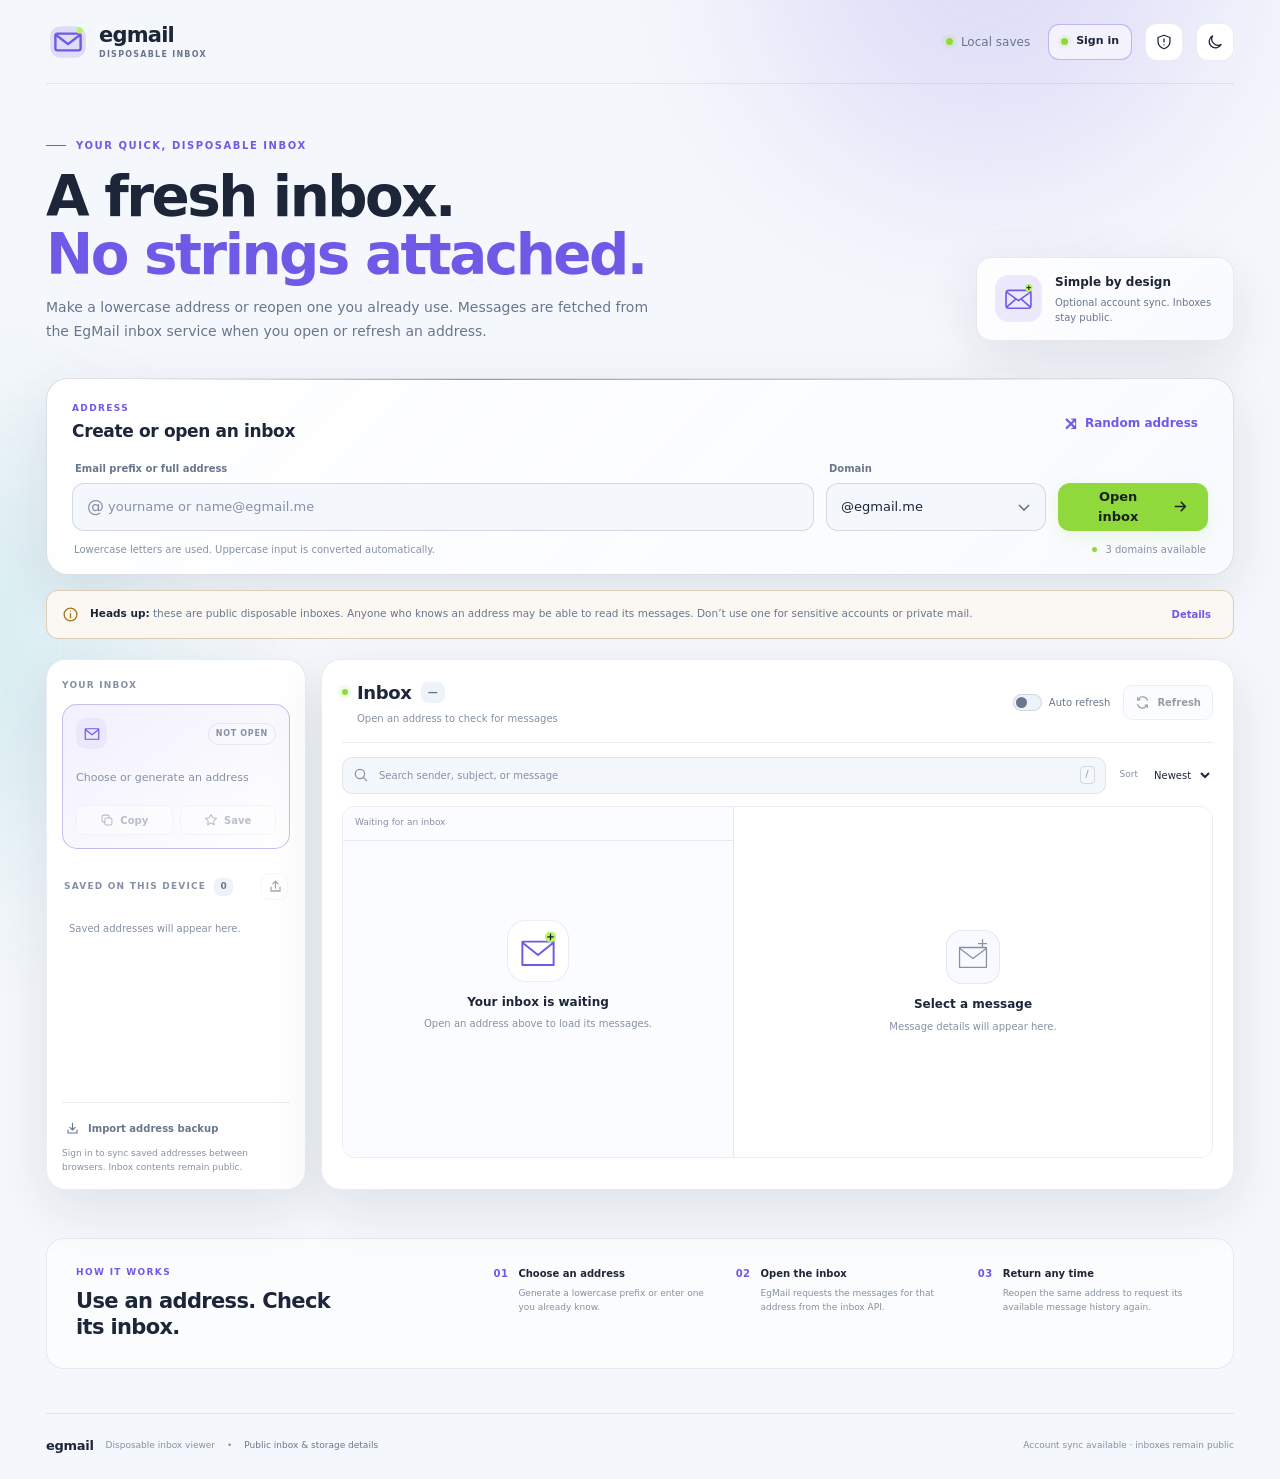
==== commit a7949075: "Add account-linked inboxes and clean OTP view" ====
--- a/index.html
+++ b/index.html
@@ -4,6 +4,7 @@
   <meta charset="utf-8">
   <meta name="viewport" content="width=device-width, initial-scale=1, viewport-fit=cover">
   <meta name="theme-color" content="#101626">
+  <meta name="egmail-api-origin" content="https://egmailauth-27vxmcwy.manus.space">
   <meta name="description" content="Open a disposable inbox on EgMail. Generate a lowercase address, choose from three supported domains, and view messages in your browser.">
   <meta name="keywords" content="temporary email, disposable inbox, receive email online, temporary inbox, EgMail">
   <meta property="og:type" content="website">
@@ -36,7 +37,8 @@
       </a>
 
       <div class="topbar-right">
-        <span class="device-status"><span class="status-dot"></span> Saves stay on this device</span>
+        <span class="device-status" id="accountStorageStatus"><span class="status-dot"></span> Local saves</span>
+        <button class="account-button" id="accountButton" type="button"><span class="account-button-dot" aria-hidden="true"></span><span id="accountButtonLabel">Sign in</span></button>
         <button class="icon-button" id="privacyButton" type="button" aria-label="Read inbox privacy notice" title="Privacy notice">
           <svg viewBox="0 0 24 24" aria-hidden="true"><path d="M12 3 20 6v5c0 5.1-3.4 8.5-8 10-4.6-1.5-8-4.9-8-10V6l8-3Z"/><path d="M12 8v4m0 4h.01"/></svg>
         </button>
@@ -57,7 +59,7 @@
           <div class="aside-icon" aria-hidden="true">
             <svg viewBox="0 0 72 72" fill="none"><path d="M16 25.5 36 40l20-14.5M18 21h36a5 5 0 0 1 5 5v23a5 5 0 0 1-5 5H18a5 5 0 0 1-5-5V26a5 5 0 0 1 5-5Z" stroke="currentColor" stroke-width="3" stroke-linecap="round" stroke-linejoin="round"/><path d="m15 51 15-13m27 13L42 38" stroke="currentColor" stroke-width="3" stroke-linecap="round"/><circle cx="55" cy="16" r="7" fill="#B8F36A"/><path d="M55 12.5v7M51.5 16h7" stroke="#162019" stroke-width="1.8" stroke-linecap="round"/></svg>
           </div>
-          <div><strong>Simple by design</strong><span>No password or account is stored here.</span></div>
+          <div><strong>Simple by design</strong><span>Optional account sync. Inboxes stay public.</span></div>
         </div>
       </section>
 
@@ -101,12 +103,12 @@
             </div>
           </div>
 
-          <div class="saved-heading"><div><span class="sidebar-label">SAVED ON THIS DEVICE</span><span id="savedCount" class="saved-count">0</span></div><button class="more-button" id="exportButton" type="button" title="Export saved addresses" aria-label="Export saved addresses" disabled><svg viewBox="0 0 20 20" aria-hidden="true"><path d="M10 12V3m0 0L6.5 6.5M10 3l3.5 3.5M4 11v5h12v-5"/></svg></button></div>
+          <div class="saved-heading"><div><span class="sidebar-label" id="savedHeadingLabel">SAVED ON THIS DEVICE</span><span id="savedCount" class="saved-count">0</span></div><button class="more-button" id="exportButton" type="button" title="Export saved addresses" aria-label="Export saved addresses" disabled><svg viewBox="0 0 20 20" aria-hidden="true"><path d="M10 12V3m0 0L6.5 6.5M10 3l3.5 3.5M4 11v5h12v-5"/></svg></button></div>
           <ul class="saved-list" id="savedList" aria-label="Saved addresses"><li class="saved-empty">Saved addresses will appear here.</li></ul>
           <div class="sidebar-bottom">
             <button class="import-button" id="importButton" type="button"><svg viewBox="0 0 20 20" aria-hidden="true"><path d="M10 3v9m0 0 3.5-3.5M10 12 6.5 8.5M4 12v4h12v-4"/></svg>Import address backup</button>
             <input id="importFile" type="file" accept="application/json,.json" hidden>
-            <p>Saved addresses are only stored in this browser. Export a backup to move them manually.</p>
+            <p id="savedStorageNote">Sign in to sync saved addresses between browsers. Inbox contents remain public.</p>
           </div>
         </aside>
 
@@ -153,16 +155,59 @@
       </section>
     </main>
 
-    <footer class="footer"><a class="footer-brand" href="/">egmail</a><span>Disposable inbox viewer</span><span class="footer-separator">•</span><button type="button" id="footerPrivacy">Public inbox &amp; storage details</button><span class="footer-right">No accounts. No server-side address storage.</span></footer>
+    <footer class="footer"><a class="footer-brand" href="/">egmail</a><span>Disposable inbox viewer</span><span class="footer-separator">•</span><button type="button" id="footerPrivacy">Public inbox &amp; storage details</button><span class="footer-right">Account sync available · inboxes remain public</span></footer>
   </div>
 
   <dialog class="privacy-dialog" id="privacyDialog" aria-labelledby="privacyTitle">
     <div class="dialog-top"><span class="dialog-shield" aria-hidden="true"><svg viewBox="0 0 24 24"><path d="M12 3 20 6v5c0 5.1-3.4 8.5-8 10-4.6-1.5-8-4.9-8-10V6l8-3Z"/><path d="M12 8v4m0 4h.01"/></svg></span><button class="dialog-close" id="closePrivacy" type="button" aria-label="Close privacy details">×</button></div>
     <span class="section-kicker">PLEASE READ</span><h2 id="privacyTitle">Know what a public inbox means</h2>
-    <div class="privacy-copy"><p><strong>Inbox access is based on the address.</strong> The API request is made to <code>egmail.me/&lt;address&gt;</code>. It does not ask this page for a password, and anyone who knows an address may be able to request its messages.</p><p><strong>Saved addresses stay on this device.</strong> This page stores only your saved email addresses and preferences in this browser's local storage. It does not store message bodies or provide account login, cloud backup, or automatic cross-browser sync.</p><p><strong>Use disposable inboxes carefully.</strong> Don’t use them for banking, private communications, account recovery, or any account where a public mailbox could put you at risk. Use the export/import controls to move saved addresses manually; that still does not make the inbox private.</p></div>
+    <div class="privacy-copy"><p><strong>Inbox access is based on the address.</strong> EgMail reads from a public, address-based API at <code>egmail.me/&lt;address&gt;</code>. Anyone who knows an address may be able to request its messages. Signing in does not make an inbox private, and this app does not store message bodies.</p><p><strong>Accounts sync addresses, not inbox access.</strong> If you sign in, EgMail stores your username, phone number, a salted password hash, saved addresses, and preferences so they can follow your account. If signed out, saved addresses stay in this browser. The phone number is not verified and no SMS is sent; it cannot be used for trustworthy password recovery.</p><p><strong>Use disposable inboxes carefully.</strong> Don’t use them for banking, private communications, account recovery, or any account where a public mailbox could put you at risk. Anyone with the address may be able to see the same messages.</p></div>
     <button class="primary-button dialog-done" id="privacyDone" type="button">I understand</button>
   </dialog>
+  <dialog class="account-dialog" id="accountDialog" aria-labelledby="accountTitle">
+    <div class="account-modal">
+      <div class="account-modal-head"><span class="account-mark" aria-hidden="true"><svg viewBox="0 0 24 24"><path d="M12 3 20 6v5c0 5.1-3.4 8.5-8 10-4.6-1.5-8-4.9-8-10V6l8-3Z"/><path d="M8 12h8M12 8v8"/></svg></span><button class="dialog-close" id="closeAccount" type="button" aria-label="Close account dialog">×</button></div>
+      <span class="section-kicker">EGMAIL ACCOUNT</span><h2 id="accountTitle">Sign in to sync</h2>
+      <p class="account-lead" id="accountLead">Keep your saved addresses and preferences with you on another browser.</p>
+      <div id="authForms">
+        <div class="account-tabs" role="tablist" aria-label="Account access">
+          <button id="loginTab" type="button" role="tab" aria-selected="true">Sign in</button>
+          <button id="registerTab" type="button" role="tab" aria-selected="false">Create account</button>
+        </div>
+        <form id="loginForm" class="account-form" autocomplete="on">
+          <label><span>Phone number or username</span><input id="loginIdentifier" name="username" type="text" autocomplete="username" maxlength="64" autocapitalize="none" required placeholder="+country code or username"></label>
+          <label><span>Password</span><input id="loginPassword" name="password" type="password" autocomplete="current-password" maxlength="128" required></label>
+          <button class="primary-button account-submit" type="submit">Sign in</button>
+          <p class="account-switch">New to EgMail? <button id="showRegisterLink" type="button">Create an account</button></p>
+        </form>
+        <form id="registerForm" class="account-form" autocomplete="on" hidden>
+          <label><span>Phone number with country code</span><input id="registerPhone" name="tel" type="tel" autocomplete="tel" inputmode="tel" maxlength="24" required placeholder="+92 300 1234567"></label>
+          <label><span>Username</span><input id="registerUsername" name="username" type="text" autocomplete="username" minlength="3" maxlength="32" autocapitalize="none" pattern="[a-zA-Z0-9][a-zA-Z0-9._-]{2,31}" required></label>
+          <label><span>Password (12+ characters)</span><input id="registerPassword" name="new-password" type="password" autocomplete="new-password" minlength="12" maxlength="128" required></label>
+          <label><span>Confirm password</span><input id="registerPasswordConfirm" name="confirm-password" type="password" autocomplete="new-password" minlength="12" maxlength="128" required></label>
+          <p class="account-security-note">No SMS is sent. Your phone is an unverified sign-in identifier and cannot prove account ownership for password recovery. Keep your password safe.</p>
+          <button class="primary-button account-submit" type="submit">Create account</button>
+        </form>
+        <p class="account-message" id="authMessage" role="status" aria-live="polite"></p>
+      </div>
+      <section class="account-panel" id="accountPanel" hidden>
+        <div class="account-user-card"><span class="account-avatar" id="accountAvatar">E</span><div><strong id="accountUsername"></strong><span id="accountPhone"></span><small>Phone not verified · no SMS sent</small></div></div>
+        <div class="account-sync-note"><strong>Synced with this account</strong><span>Saved inbox addresses, theme, and auto-refresh preference.</span><span>Inbox messages are not stored here and remain public by address.</span></div>
+        <form id="changePasswordForm" class="account-form account-password-form">
+          <h3>Change password</h3>
+          <label><span>Current password</span><input id="currentPassword" type="password" autocomplete="current-password" maxlength="128" required></label>
+          <label><span>New password (12+ characters)</span><input id="newPassword" type="password" autocomplete="new-password" minlength="12" maxlength="128" required></label>
+          <label><span>Confirm new password</span><input id="confirmNewPassword" type="password" autocomplete="new-password" minlength="12" maxlength="128" required></label>
+          <button class="secondary-button" type="submit">Update password</button>
+        </form>
+        <p class="account-message" id="accountMessage" role="status" aria-live="polite"></p>
+        <button class="signout-button" id="logoutButton" type="button">Sign out</button>
+      </section>
+    </div>
+  </dialog>
   <div class="toast" id="toast" role="status" aria-live="polite"></div>
+  <script src="/otp.js" defer></script>
+  <script src="/account.js" defer></script>
   <script src="/app.js" defer></script>
 </body>
 </html>
--- a/styles.css
+++ b/styles.css
@@ -5,3 +5,11 @@
 @media(max-width:780px){.app-shell{padding:0 20px}.topbar{height:72px}.intro{align-items:flex-start;padding:40px 0 25px}.intro-aside{display:none}.address-form{grid-template-columns:minmax(0,1fr) 185px}.primary-button{grid-column:1/-1}.workspace{grid-template-columns:1fr}.sidebar{display:grid;grid-template-columns:minmax(0,1fr) minmax(0,1fr);column-gap:15px;padding:14px}.sidebar>.sidebar-label{grid-column:1/-1}.current-inbox-card{margin-top:8px}.saved-heading{margin:8px 0 4px}.saved-list{max-height:105px}.sidebar-bottom{grid-column:1/-1;display:flex;align-items:center;justify-content:space-between;gap:15px;margin-top:8px;padding-top:9px}.sidebar-bottom p{max-width:270px;margin:0}.workspace{gap:12px}.inbox-panel{min-height:490px}.detail-panel{max-height:430px}.how-it-works{grid-template-columns:1fr;gap:20px;margin:32px 0;padding:23px}.how-it-works h2{max-width:none}.steps-list{gap:11px}}
 @media(max-width:590px){.app-shell{padding:0 13px}.topbar{height:65px}.brand-mark,.brand-mark svg{width:37px;height:37px}.brand-copy strong{font-size:18px}.brand-copy small{font-size:7px}.topbar-right{gap:7px}.device-status{max-width:110px;gap:6px;margin-right:1px;font-size:9px}.status-dot{width:6px;height:6px}.icon-button{width:34px;height:34px;border-radius:10px}.intro{padding:34px 1px 23px}.eyebrow{font-size:8px}.eyebrow-line{width:14px}h1{font-size:clamp(34px,10vw,47px);letter-spacing:-1.8px}.intro-copy>p{font-size:12px}.generator-card{padding:18px 14px 13px;border-radius:17px}.generator-heading{margin-bottom:12px}.generator-heading h2{font-size:15px}.text-button{font-size:10px;padding:7px}.address-form{grid-template-columns:1fr 130px;gap:9px}.primary-button{height:44px;grid-column:1/-1}.input-wrap,.select-wrap{height:44px}.input-wrap input,.select-wrap select{font-size:11px}.field-label{font-size:9px}.generator-foot{align-items:flex-start;font-size:8px}.domain-note{font-size:8px}.notice-bar{gap:8px;margin:11px 0 13px;padding:9px 10px}.notice-bar p{font-size:9px}.notice-link{font-size:9px}.sidebar{grid-template-columns:1fr;padding:12px}.sidebar>.sidebar-label{grid-column:auto}.current-inbox-card{margin-top:8px}.saved-heading{margin:16px 2px 6px}.saved-list{max-height:110px}.sidebar-bottom{grid-column:auto;align-items:flex-start;flex-direction:column;gap:4px;margin-top:5px}.sidebar-bottom p{max-width:none}.inbox-panel{padding:14px 10px 10px;border-radius:16px}.inbox-header{align-items:flex-start;gap:6px;padding-bottom:12px}.title-line h2{font-size:16px}.updated-label{font-size:8px}.inbox-tools{flex-direction:column-reverse;align-items:flex-end;gap:7px}.auto-refresh{font-size:8px}.refresh-button{height:31px;padding:0 9px;font-size:9px}.inbox-toolbar{gap:5px;padding:10px 0}.search-box{height:34px;padding:0 7px;gap:5px}.search-box input{font-size:9px}.search-box input::placeholder{font-size:8px}.search-box kbd{display:none}.sort-control{gap:1px;font-size:8px}.sort-control select{max-width:64px;padding-right:0;font-size:9px}.message-layout{position:relative;display:block;min-height:350px}.message-list-wrap{min-height:350px;border-right:0}.detail-panel{display:none;position:absolute;inset:0;z-index:3;max-height:none;min-height:100%;overflow:auto}.message-layout.mobile-detail .message-list-wrap{display:none}.message-layout.mobile-detail .detail-panel{display:block}.back-button{display:flex}.detail-subject{font-size:14px}.detail-placeholder{min-height:350px}.message-row{grid-template-columns:30px minmax(0,1fr) auto;gap:7px;padding:11px 8px}.message-time{font-size:7px}.message-from,.message-subject{font-size:9px}.message-preview{font-size:8px}.how-it-works{margin:24px 0;padding:18px}.steps-list{grid-template-columns:1fr;gap:14px}.steps-list li{gap:10px}.steps-list p{margin-top:2px}.footer{flex-wrap:wrap;gap:8px;padding:15px 0}.footer-right{width:100%;margin:0}.toast{right:12px;bottom:12px}.privacy-dialog{padding:19px;border-radius:16px}}
 @media(prefers-reduced-motion:reduce){*,*::before,*::after{scroll-behavior:auto!important;animation-duration:.01ms!important;animation-iteration-count:1!important;transition-duration:.01ms!important}}
+
+
+/* Account access and synced inbox controls */
+.account-button{height:36px;display:flex;align-items:center;gap:8px;padding:0 12px;border:1px solid color-mix(in srgb,var(--purple) 32%,var(--line));border-radius:11px;background:color-mix(in srgb,var(--purple) 8%,var(--surface));color:var(--text);font-size:11px;font-weight:700;cursor:pointer;transition:transform .2s,border-color .2s,background .2s}.account-button:hover{transform:translateY(-1px);border-color:var(--purple);background:color-mix(in srgb,var(--purple) 14%,var(--surface))}.account-button-dot{width:7px;height:7px;border-radius:50%;background:var(--accent);box-shadow:0 0 0 3px color-mix(in srgb,var(--accent) 13%,transparent)}.account-dialog{width:min(465px,calc(100% - 28px));max-width:none;max-height:min(90vh,820px);padding:0;border:1px solid var(--line-strong);border-radius:22px;background:var(--surface);color:var(--text);box-shadow:0 25px 90px rgba(0,0,0,.48);overflow:auto}.account-dialog::backdrop{background:rgba(4,8,17,.75);backdrop-filter:blur(6px)}.account-modal{padding:25px}.account-modal-head{display:flex;align-items:center;justify-content:space-between;margin-bottom:17px}.account-mark{width:43px;height:43px;display:grid;place-items:center;border-radius:14px;background:color-mix(in srgb,var(--purple) 13%,var(--surface));color:var(--purple)}.account-mark svg{width:25px;height:25px;fill:none;stroke:currentColor;stroke-width:1.5;stroke-linecap:round;stroke-linejoin:round}.account-modal h2{margin:7px 0 5px;font-size:23px;letter-spacing:-.6px}.account-lead{margin:0 0 17px;color:var(--muted);font-size:11px;line-height:1.6}.account-tabs{display:grid;grid-template-columns:1fr 1fr;gap:5px;margin:0 0 16px;padding:4px;border:1px solid var(--line);border-radius:11px;background:var(--bg)}.account-tabs button{height:33px;border:0;border-radius:8px;background:transparent;color:var(--muted);font-size:10px;font-weight:700;cursor:pointer}.account-tabs button[aria-selected="true"]{background:var(--surface-3);color:var(--text);box-shadow:0 2px 8px rgba(0,0,0,.1)}.account-form{display:flex;flex-direction:column;gap:11px}.account-form label{display:block}.account-form label>span{display:block;margin:0 0 5px 2px;color:var(--muted);font-size:9px;font-weight:700}.account-form input{width:100%;height:42px;padding:0 12px;border:1px solid var(--line-strong);border-radius:10px;outline:0;background:var(--bg);color:var(--text);font-size:11px;transition:border-color .2s,box-shadow .2s}.account-form input:focus{border-color:var(--purple);box-shadow:0 0 0 3px color-mix(in srgb,var(--purple) 12%,transparent)}.account-form input::placeholder{color:var(--subtle)}.account-submit{width:100%;height:43px;margin-top:2px}.account-switch{margin:2px 0 0;text-align:center;color:var(--subtle);font-size:10px}.account-switch button{padding:0;border:0;background:transparent;color:var(--purple);font-size:10px;font-weight:750;cursor:pointer}.account-security-note,.account-sync-note{display:flex;flex-direction:column;gap:5px;margin:1px 0 2px;padding:10px 11px;border:1px solid color-mix(in srgb,var(--warning) 23%,var(--line));border-radius:10px;background:color-mix(in srgb,var(--warning) 5%,var(--surface-2));color:var(--muted);font-size:9px;line-height:1.55}.account-security-note{display:block}.account-message{min-height:16px;margin:8px 0 0;color:var(--muted);font-size:10px;line-height:1.5}.account-message.is-error{color:#ff8290}.account-message.is-success{color:var(--accent)}.account-user-card{display:flex;align-items:center;gap:11px;margin:0 0 14px;padding:12px;border:1px solid var(--line);border-radius:13px;background:var(--surface-2)}.account-avatar{width:38px;height:38px;display:grid;place-items:center;flex:none;border-radius:12px;background:color-mix(in srgb,var(--purple) 17%,var(--surface));color:var(--purple);font-size:14px;font-weight:800}.account-user-card strong,.account-user-card span,.account-user-card small{display:block;overflow-wrap:anywhere}.account-user-card strong{font-size:12px}.account-user-card span{margin-top:3px;color:var(--muted);font-size:10px}.account-user-card small{margin-top:3px;color:var(--warning);font-size:8px}.account-sync-note{margin-bottom:15px;border-color:color-mix(in srgb,var(--accent) 20%,var(--line));background:color-mix(in srgb,var(--accent) 4%,var(--surface-2))}.account-sync-note strong{color:var(--text);font-size:9px}.account-password-form{padding-top:13px;border-top:1px solid var(--line)}.account-password-form h3{margin:0 0 2px;font-size:12px}.secondary-button,.signout-button{height:38px;padding:0 12px;border:1px solid var(--line-strong);border-radius:10px;background:var(--surface-2);color:var(--text);font-size:10px;font-weight:700;cursor:pointer}.secondary-button:hover,.signout-button:hover{border-color:var(--purple);background:var(--surface-3)}.signout-button{width:100%;margin-top:4px;color:var(--muted)}.saved-star{width:25px;height:25px;display:grid;place-items:center;flex:none;border:0;border-radius:7px;background:transparent;color:var(--subtle);font-size:14px;cursor:pointer}.saved-star:hover,.saved-star.is-favorite{color:var(--warning)}.saved-item.is-favorite{background:color-mix(in srgb,var(--warning) 4%,var(--surface));border-color:color-mix(in srgb,var(--warning) 15%,var(--line))}
+
+/* Verification messages deliberately replace their raw body with a focused card. */
+.otp-card{display:flex;flex-direction:column;gap:9px;margin:0 0 14px;padding:15px;border:1px solid color-mix(in srgb,var(--accent) 35%,var(--line));border-radius:14px;background:linear-gradient(145deg,color-mix(in srgb,var(--accent) 8%,var(--surface-2)),var(--surface-2));color:var(--text)}.otp-card-head{display:flex;align-items:center;gap:8px}.otp-badge{padding:4px 7px;border-radius:6px;background:color-mix(in srgb,var(--accent) 15%,var(--surface));color:var(--accent);font-size:8px;font-weight:800;letter-spacing:.75px;text-transform:uppercase}.otp-context{color:var(--muted);font-size:9px}.otp-caption{color:var(--subtle);font-size:9px}.otp-code-row{display:flex;align-items:center;justify-content:space-between;gap:10px}.otp-code{color:var(--text);font-family:ui-monospace,SFMono-Regular,Menlo,Monaco,Consolas,monospace;font-size:clamp(25px,6vw,34px);font-weight:800;letter-spacing:.18em;line-height:1.25;overflow-wrap:anywhere}.otp-copy-button{height:32px;display:flex;align-items:center;gap:6px;flex:none;padding:0 10px;border:1px solid var(--line-strong);border-radius:8px;background:var(--surface);color:var(--muted);font-size:9px;font-weight:700;cursor:pointer}.otp-copy-button:hover{border-color:var(--accent);color:var(--accent)}.otp-copy-button svg{width:14px;height:14px;fill:none;stroke:currentColor;stroke-width:1.5;stroke-linecap:round;stroke-linejoin:round}.otp-no-code{margin:0;color:var(--muted);font-size:10px;line-height:1.6}.otp-list-preview{color:var(--accent)!important;font-weight:650}
+@media(max-width:590px){.account-button{height:33px;gap:6px;padding:0 9px;font-size:9px}.account-button-dot{width:6px;height:6px}.device-status{max-width:78px;font-size:8px}.account-dialog{border-radius:17px}.account-modal{padding:19px}.account-modal h2{font-size:21px}.otp-card{padding:12px}.otp-code-row{align-items:flex-start;flex-direction:column}.otp-code{font-size:28px}.otp-copy-button{height:30px}}
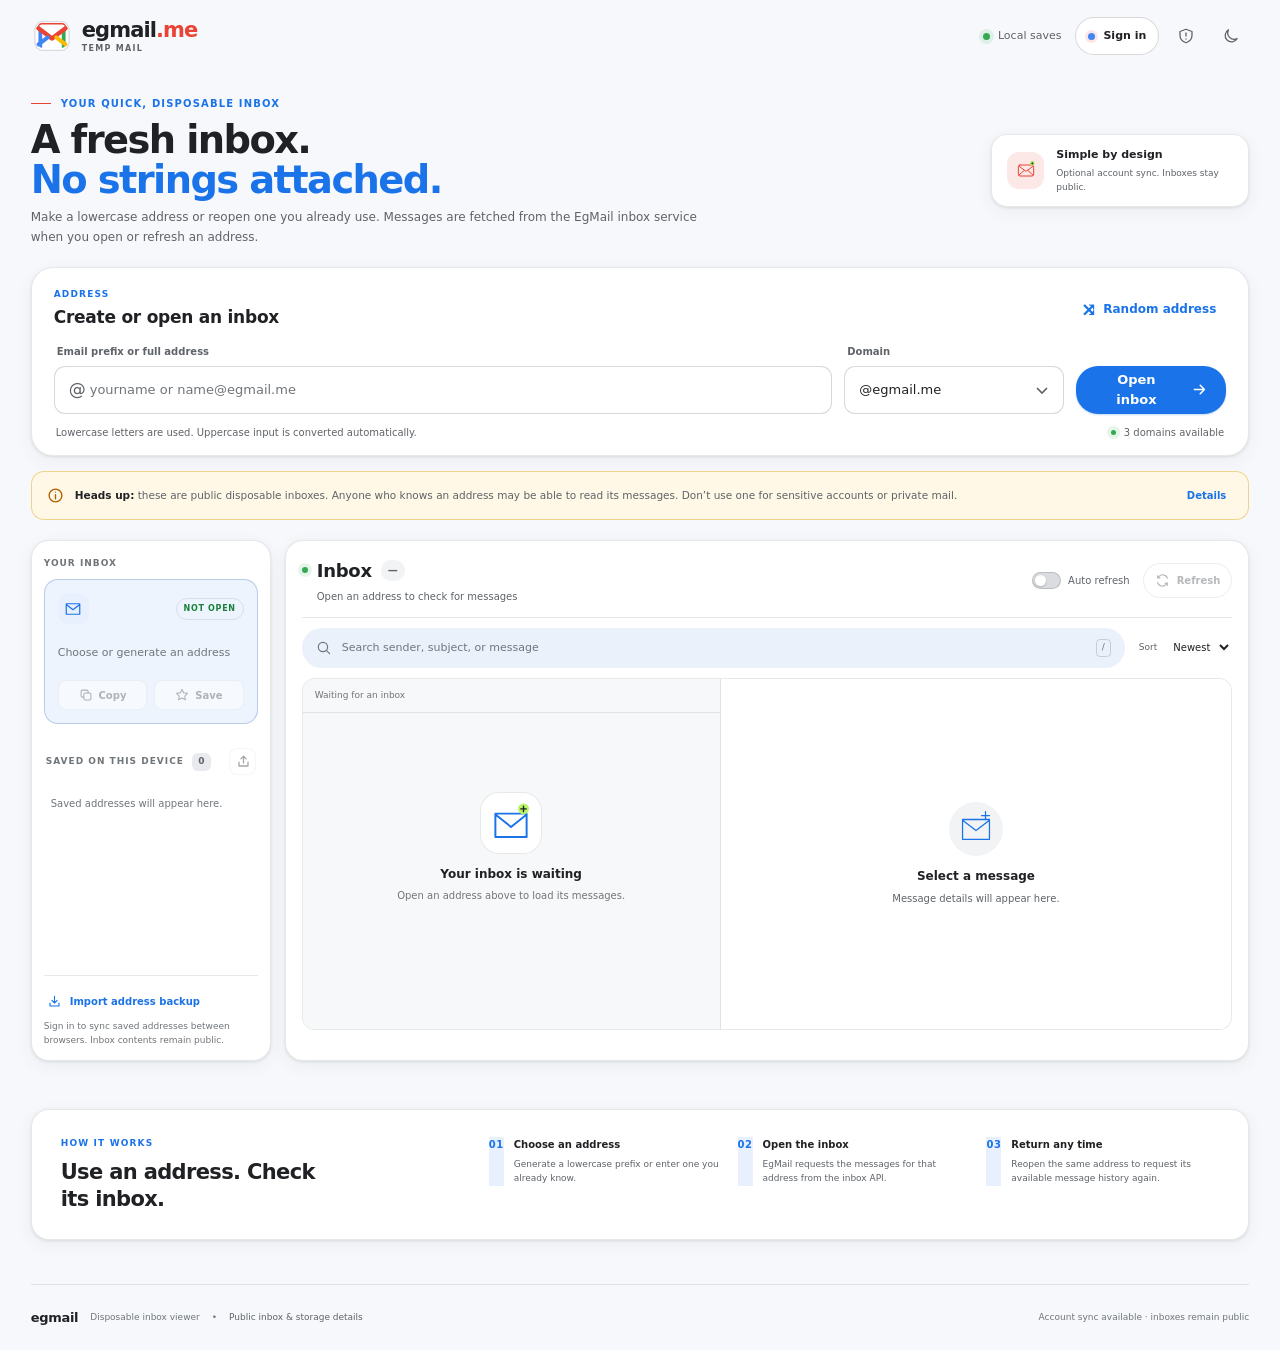
==== commit ebf3b863: "Refresh EgMail visual identity and inbox theme" ====
--- a/index.html
+++ b/index.html
@@ -1,9 +1,9 @@
 <!doctype html>
-<html lang="en">
+<html lang="en" data-theme="light">
 <head>
   <meta charset="utf-8">
   <meta name="viewport" content="width=device-width, initial-scale=1, viewport-fit=cover">
-  <meta name="theme-color" content="#101626">
+  <meta name="theme-color" content="#f6f8fc">
   <meta name="egmail-api-origin" content="https://egmailauth-27vxmcwy.manus.space">
   <meta name="description" content="Open a disposable inbox on EgMail. Generate a lowercase address, choose from three supported domains, and view messages in your browser.">
   <meta name="keywords" content="temporary email, disposable inbox, receive email online, temporary inbox, EgMail">
@@ -20,6 +20,7 @@
   <link rel="canonical" href="https://www.egmail.me/">
   <link rel="icon" type="image/svg+xml" href="/favicon.svg">
   <link rel="stylesheet" href="/styles.css">
+  <link rel="stylesheet" href="/egmail-theme.css">
   <title>EgMail — Disposable Email Inbox</title>
 </head>
 <body>
@@ -31,9 +32,9 @@
     <header class="topbar">
       <a class="brand" href="/" aria-label="EgMail home">
         <span class="brand-mark" aria-hidden="true">
-          <svg viewBox="0 0 40 40" fill="none"><rect x="3" y="5" width="34" height="30" rx="10" fill="currentColor" opacity=".16"/><path d="M9 13.5 20 22l11-8.5M10 12h20a2 2 0 0 1 2 2v12a2 2 0 0 1-2 2H10a2 2 0 0 1-2-2V14a2 2 0 0 1 2-2Z" stroke="currentColor" stroke-width="2.3" stroke-linecap="round" stroke-linejoin="round"/><circle cx="31" cy="9" r="3" fill="#B8F36A"/></svg>
+          <img src="/egmail-mark.svg" alt="">
         </span>
-        <span class="brand-copy"><strong>egmail</strong><small>DISPOSABLE INBOX</small></span>
+        <span class="brand-copy"><strong>egmail<span class="brand-domain">.me</span></strong><small>TEMP MAIL</small></span>
       </a>
 
       <div class="topbar-right">
@@ -206,6 +207,7 @@
     </div>
   </dialog>
   <div class="toast" id="toast" role="status" aria-live="polite"></div>
+  <script src="/mail-content.js" defer></script>
   <script src="/otp.js" defer></script>
   <script src="/account.js" defer></script>
   <script src="/app.js" defer></script>
--- a/styles.css
+++ b/styles.css
@@ -13,3 +13,5 @@
 /* Verification messages deliberately replace their raw body with a focused card. */
 .otp-card{display:flex;flex-direction:column;gap:9px;margin:0 0 14px;padding:15px;border:1px solid color-mix(in srgb,var(--accent) 35%,var(--line));border-radius:14px;background:linear-gradient(145deg,color-mix(in srgb,var(--accent) 8%,var(--surface-2)),var(--surface-2));color:var(--text)}.otp-card-head{display:flex;align-items:center;gap:8px}.otp-badge{padding:4px 7px;border-radius:6px;background:color-mix(in srgb,var(--accent) 15%,var(--surface));color:var(--accent);font-size:8px;font-weight:800;letter-spacing:.75px;text-transform:uppercase}.otp-context{color:var(--muted);font-size:9px}.otp-caption{color:var(--subtle);font-size:9px}.otp-code-row{display:flex;align-items:center;justify-content:space-between;gap:10px}.otp-code{color:var(--text);font-family:ui-monospace,SFMono-Regular,Menlo,Monaco,Consolas,monospace;font-size:clamp(25px,6vw,34px);font-weight:800;letter-spacing:.18em;line-height:1.25;overflow-wrap:anywhere}.otp-copy-button{height:32px;display:flex;align-items:center;gap:6px;flex:none;padding:0 10px;border:1px solid var(--line-strong);border-radius:8px;background:var(--surface);color:var(--muted);font-size:9px;font-weight:700;cursor:pointer}.otp-copy-button:hover{border-color:var(--accent);color:var(--accent)}.otp-copy-button svg{width:14px;height:14px;fill:none;stroke:currentColor;stroke-width:1.5;stroke-linecap:round;stroke-linejoin:round}.otp-no-code{margin:0;color:var(--muted);font-size:10px;line-height:1.6}.otp-list-preview{color:var(--accent)!important;font-weight:650}
 @media(max-width:590px){.account-button{height:33px;gap:6px;padding:0 9px;font-size:9px}.account-button-dot{width:6px;height:6px}.device-status{max-width:78px;font-size:8px}.account-dialog{border-radius:17px}.account-modal{padding:19px}.account-modal h2{font-size:21px}.otp-card{padding:12px}.otp-code-row{align-items:flex-start;flex-direction:column}.otp-code{font-size:28px}.otp-copy-button{height:30px}}
+
+.message-body .plain-mail{margin:0;color:inherit;font:inherit;line-height:inherit;white-space:pre-wrap;overflow-wrap:anywhere}
--- a/egmail-theme.css
+++ b/egmail-theme.css
@@ -0,0 +1,21 @@
+:root[data-theme="light"]{color-scheme:light;--bg:#f6f8fc;--surface:#fff;--surface-2:#f1f3f4;--surface-3:#e8eaed;--line:rgba(60,64,67,.12);--line-strong:rgba(60,64,67,.2);--text:#202124;--muted:#5f6368;--subtle:#70757a;--accent:#ea4335;--accent-ink:#fff;--purple:#1a73e8;--blue:#4285f4;--warning:#fbbc04;--shadow:0 1px 3px rgba(60,64,67,.12),0 5px 18px rgba(60,64,67,.06);--radius:20px}
+:root[data-theme="dark"]{color-scheme:dark;--bg:#171a21;--surface:#202124;--surface-2:#292b30;--surface-3:#34363c;--line:rgba(232,234,237,.11);--line-strong:rgba(232,234,237,.19);--text:#e8eaed;--muted:#bdc1c6;--subtle:#9aa0a6;--accent:#f28b82;--accent-ink:#202124;--purple:#8ab4f8;--blue:#8ab4f8;--warning:#fdd663;--shadow:0 3px 14px rgba(0,0,0,.2)}
+body{background:var(--bg);color:var(--text)}
+.ambient{display:none!important}
+.app-shell{max-width:1600px;padding:0 clamp(16px,2.4vw,38px)}
+.topbar{position:sticky;top:0;z-index:10;height:72px;gap:18px;border-bottom:0;background:color-mix(in srgb,var(--bg) 94%,transparent);backdrop-filter:blur(14px)}
+.brand{gap:9px;flex:none}.brand-mark{width:42px;height:42px;color:inherit}.brand-mark img{display:block;width:100%;height:100%}.brand-copy strong{color:var(--text);font-size:21px;font-weight:720;letter-spacing:-.9px}.brand-domain{color:var(--accent)}.brand-copy small{margin-top:4px;color:var(--muted);font-size:8px;font-weight:700;letter-spacing:1.3px}
+.topbar-right{gap:9px}.device-status{color:var(--muted);font-size:11px}.status-dot,.live-dot,.mini-dot{background:#34a853;box-shadow:0 0 0 4px color-mix(in srgb,#34a853 12%,transparent)}.icon-button{width:36px;height:36px;border:0;border-radius:50%;background:transparent;color:var(--muted)}.icon-button:hover{background:var(--surface-3);color:var(--text)}.account-button{height:38px;border:1px solid var(--line-strong);border-radius:20px;background:var(--surface);color:var(--text);box-shadow:none}.account-button:hover{border-color:var(--purple);background:color-mix(in srgb,var(--purple) 5%,var(--surface))}.account-button-dot{background:#4285f4}
+.intro{align-items:center;padding:24px 0 19px;gap:24px}.eyebrow,.section-kicker{color:var(--purple);letter-spacing:1.15px}.eyebrow-line{background:var(--accent)}h1{margin:9px 0 8px;color:var(--text);font-size:clamp(28px,3vw,40px);font-weight:650;letter-spacing:-1.6px}h1 span{color:var(--purple)}.intro-copy>p{max-width:690px;color:var(--muted);font-size:12px;line-height:1.7}.intro-aside{gap:12px;padding:12px 15px;border:1px solid var(--line);border-radius:16px;background:var(--surface);box-shadow:var(--shadow)}.aside-icon{width:37px;height:37px;border-radius:12px;background:#fce8e6;color:#ea4335}.aside-icon svg{width:24px;height:24px}.intro-aside strong{font-size:11px}.intro-aside span{color:var(--muted);font-size:9px}
+.generator-card{padding:20px 22px 15px;border:1px solid var(--line);border-radius:22px;background:var(--surface);box-shadow:var(--shadow);animation:none}.generator-card:before{display:none}.generator-heading{margin-bottom:13px}.generator-heading h2{font-size:17px;letter-spacing:-.25px}.field-label{color:var(--muted)}.input-wrap,.select-wrap{border-color:var(--line-strong);border-radius:11px;background:var(--surface)}.input-wrap:focus-within,.select-wrap:focus-within{border-color:var(--purple);box-shadow:0 0 0 3px color-mix(in srgb,var(--purple) 12%,transparent)}.input-at{color:var(--muted)}.input-wrap input,.select-wrap select{color:var(--text)}.text-button{color:var(--purple)}.text-button:hover{background:color-mix(in srgb,var(--purple) 8%,var(--surface))}.primary-button{border-radius:22px;background:#1a73e8;color:#fff;box-shadow:0 1px 2px rgba(26,115,232,.25)}.primary-button:hover{background:#1765cc;filter:none;box-shadow:0 3px 8px rgba(26,115,232,.25)}.generator-foot{color:var(--muted)}.domain-note{color:var(--muted)}
+.notice-bar{border-color:color-mix(in srgb,#fbbc04 35%,var(--line));border-radius:13px;background:color-mix(in srgb,#fbbc04 10%,var(--surface));color:var(--muted)}.notice-bar svg{stroke:#b06000}.notice-bar strong{color:var(--text)}.notice-link{color:#1a73e8}
+.workspace{grid-template-columns:240px minmax(0,1fr);gap:14px;min-height:510px;animation:none}.sidebar,.inbox-panel{border:1px solid var(--line);border-radius:18px;background:var(--surface);box-shadow:var(--shadow)}.sidebar{padding:16px 12px 12px}.sidebar-label{color:var(--subtle);font-size:9px;letter-spacing:1px}.current-inbox-card{margin-top:9px;border:1px solid color-mix(in srgb,#4285f4 22%,var(--line));border-radius:14px;background:color-mix(in srgb,#e8f0fe 74%,var(--surface))}.inbox-icon{background:#e8f0fe;color:#1a73e8}.state-pill{color:#188038}.address-display{color:var(--text)}.small-action{border-radius:8px;background:var(--surface);color:var(--muted)}.small-action:hover{border-color:var(--purple);color:var(--purple)}.saved-count{background:var(--surface-3);color:var(--muted)}.saved-item{border-radius:10px}.saved-item:hover{background:var(--surface-2)}.saved-open{color:var(--text)}.saved-remove{color:var(--subtle)}.import-button{color:var(--purple)}.sidebar-bottom p{color:var(--subtle)}
+.inbox-panel{padding:16px 16px 12px}.inbox-header{padding-bottom:13px}.title-line h2{font-size:18px;font-weight:600;letter-spacing:-.25px}.count-pill{border-radius:10px;background:var(--surface-2);color:var(--muted)}.updated-label{color:var(--muted)}.auto-refresh{color:var(--muted)}.switch{background:#dadce0}.switch:after{background:#fff;box-shadow:0 1px 2px rgba(60,64,67,.28)}.auto-refresh input:checked+.switch{background:#1a73e8}.refresh-button{border:1px solid var(--line-strong);border-radius:18px;background:var(--surface);color:var(--muted)}.refresh-button:not(:disabled):hover{border-color:var(--purple);color:var(--purple)}
+.inbox-toolbar{padding:10px 0}.search-box{height:40px;border:0;border-radius:22px;background:#eaf1fb;padding:0 14px}.search-box:focus-within{border:1px solid color-mix(in srgb,var(--purple) 45%,transparent);background:var(--surface);box-shadow:0 1px 3px rgba(60,64,67,.16)}.search-box svg{color:#5f6368}.search-box input{font-size:11px}.sort-control{color:var(--muted)}.sort-control select{color:var(--text)}.message-layout{border:1px solid var(--line);border-radius:13px;background:var(--surface)}.message-list-wrap{border-right:1px solid var(--line)}.list-meta{color:var(--subtle)}.message-row{border-bottom:1px solid var(--line);transition:background .14s}.message-row:hover{background:color-mix(in srgb,var(--purple) 5%,var(--surface))}.message-row.is-active{background:color-mix(in srgb,#d3e3fd 53%,var(--surface));box-shadow:inset 3px 0 #1a73e8}.sender-avatar{background:#e8f0fe;color:#1a73e8}.message-from,.message-subject{color:var(--text)}.message-preview,.message-time{color:var(--muted)}.list-footer{color:var(--muted)}.detail-panel{background:var(--surface)}.detail-placeholder-icon{border:0;border-radius:50%;background:var(--surface-2);color:var(--purple)}.detail-placeholder strong{color:var(--text)}.detail-placeholder span{color:var(--muted)}.detail-actions{border-bottom:1px solid var(--line)}.safe-render-label{color:#188038}.detail-subject{color:var(--text)}.sender-lines strong{color:var(--text)}.sender-lines span{color:var(--muted)}.plain-mail{color:var(--text)}.body-notice{color:var(--muted)}
+.how-it-works{border:1px solid var(--line);border-radius:18px;background:var(--surface);box-shadow:var(--shadow)}.steps-list li>span{background:#e8f0fe;color:#1a73e8}.steps-list strong{color:var(--text)}.steps-list p{color:var(--muted)}.footer{border-top:1px solid var(--line)}.footer-brand{color:var(--text)}.footer button:hover{color:var(--purple)}
+.privacy-dialog,.account-dialog{border-color:var(--line-strong);background:var(--surface);color:var(--text);box-shadow:0 16px 50px rgba(60,64,67,.2)}.privacy-dialog::backdrop,.account-dialog::backdrop{background:rgba(32,33,36,.42);backdrop-filter:blur(3px)}.dialog-shield{background:#fef7e0;color:#b06000}.dialog-close{background:var(--surface-2);color:var(--muted)}.privacy-copy p{color:var(--muted)}.privacy-copy strong{color:var(--text)}.privacy-copy code{background:var(--surface-2);color:var(--purple)}.account-mark{background:#e8f0fe;color:#1a73e8}.account-tabs{background:var(--surface-2)}.account-tabs button[aria-selected="true"]{background:var(--surface);color:var(--purple);box-shadow:0 1px 3px rgba(60,64,67,.12)}.account-form input{border-color:var(--line-strong);background:var(--surface);color:var(--text)}.account-form input:focus{border-color:var(--purple);box-shadow:0 0 0 3px color-mix(in srgb,var(--purple) 12%,transparent)}.account-page-body{background:var(--bg)}.account-page-header{border-color:var(--line)}.account-page-back{border-color:var(--line);background:var(--surface);color:var(--muted)}.account-page-back:hover{border-color:var(--purple);color:var(--purple)}.account-benefit .benefit-mark{border-color:color-mix(in srgb,var(--purple) 25%,var(--line));background:color-mix(in srgb,var(--purple) 7%,var(--surface));color:var(--purple)}.account-page-warning,.account-page-security-note{background:color-mix(in srgb,#fbbc04 9%,var(--surface));border-color:color-mix(in srgb,#fbbc04 30%,var(--line));color:var(--muted)}.account-page-card{border-color:var(--line);border-radius:20px;background:var(--surface);box-shadow:var(--shadow)}.account-page-card:before{background:linear-gradient(90deg,transparent,#4285f4,#ea4335,transparent)}.account-card-mark{border:0;border-radius:50%;background:#e8f0fe;color:#1a73e8}.account-card-mark svg{stroke:currentColor}.account-page-form label{color:var(--muted)}.account-page-form input{border-color:var(--line-strong);background:var(--surface);color:var(--text)}.account-page-form input:focus{border-color:var(--purple);box-shadow:0 0 0 3px color-mix(in srgb,var(--purple) 12%,transparent)}.account-page-switch a,.account-page-footer a:hover{color:var(--purple)}.account-page-footer{border-color:var(--line)}.toast{border-color:var(--line);background:var(--text);color:var(--surface);box-shadow:var(--shadow)}
+:root[data-theme="dark"] .intro-aside,:root[data-theme="dark"] .generator-card,:root[data-theme="dark"] .sidebar,:root[data-theme="dark"] .inbox-panel,:root[data-theme="dark"] .how-it-works,:root[data-theme="dark"] .account-page-card{background:var(--surface)}:root[data-theme="dark"] .current-inbox-card{background:color-mix(in srgb,#8ab4f8 12%,var(--surface))}:root[data-theme="dark"] .inbox-icon,:root[data-theme="dark"] .steps-list li>span,:root[data-theme="dark"] .detail-placeholder-icon,:root[data-theme="dark"] .account-card-mark{background:color-mix(in srgb,#8ab4f8 16%,var(--surface))}:root[data-theme="dark"] .search-box{background:var(--surface-2)}:root[data-theme="dark"] .message-row.is-active{background:color-mix(in srgb,#8ab4f8 16%,var(--surface))}:root[data-theme="dark"] .notice-bar,:root[data-theme="dark"] .account-page-warning,:root[data-theme="dark"] .account-page-security-note{background:color-mix(in srgb,#fdd663 9%,var(--surface))}
+button:focus-visible,a:focus-visible,input:focus-visible,select:focus-visible{outline:3px solid color-mix(in srgb,var(--purple) 38%,transparent);outline-offset:2px}
+@media(max-width:780px){.app-shell{padding:0 18px}.topbar{height:68px}.intro{padding:17px 0 15px}.workspace{grid-template-columns:1fr;gap:11px}.sidebar{background:var(--surface)}.inbox-panel{padding:14px 13px 10px}}
+@media(max-width:590px){.app-shell{padding:0 12px}.topbar{height:62px;gap:8px}.brand{gap:6px}.brand-mark{width:35px;height:35px}.brand-copy strong{font-size:18px}.brand-copy small{margin-top:3px;font-size:7px}.topbar-right{gap:4px}.device-status{max-width:90px;font-size:8px}.account-button{height:33px;font-size:9px}.intro{padding:15px 1px 13px}.intro-copy>p{font-size:11px}.generator-card{padding:16px 13px 12px;border-radius:17px}.workspace{gap:10px}.sidebar{border-radius:15px}.inbox-panel{border-radius:15px}.search-box{height:36px}.message-layout{border-radius:11px}.account-page-shell{width:calc(100% - 28px)}.account-page-header{height:68px}.account-page-main,.account-page-main-register{padding-top:24px}.account-page-card{border-radius:17px}}
+@media(prefers-reduced-motion:reduce){.topbar,.generator-card,.workspace{animation:none!important}}
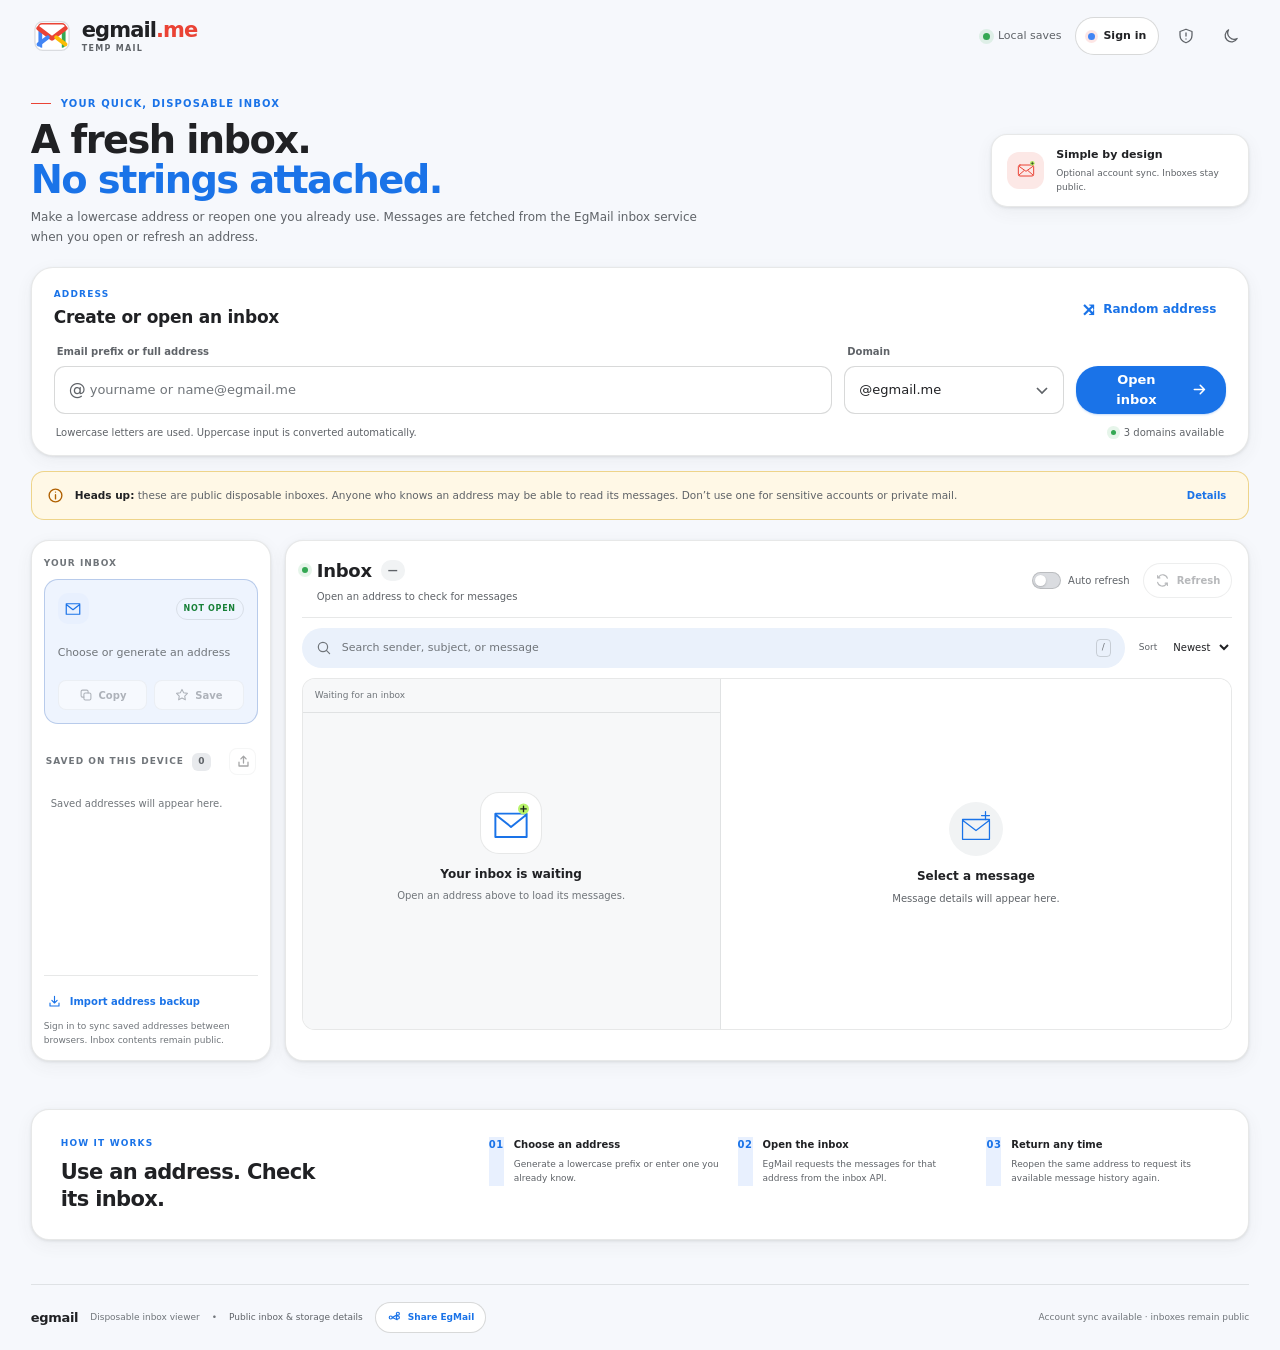
==== commit 267f825b: "Add EgMail social sharing with relevant hashtags" ====
--- a/index.html
+++ b/index.html
@@ -6,17 +6,19 @@
   <meta name="theme-color" content="#f6f8fc">
   <meta name="egmail-api-origin" content="https://egmailauth-27vxmcwy.manus.space">
   <meta name="description" content="Open a disposable inbox on EgMail. Generate a lowercase address, choose from three supported domains, and view messages in your browser.">
-  <meta name="keywords" content="temporary email, disposable inbox, receive email online, temporary inbox, EgMail">
+  <meta name="keywords" content="temporary email, disposable inbox, receive email online, temporary inbox, EgMail, temp mail, temporary email address, online disposable email">
   <meta property="og:type" content="website">
   <meta property="og:title" content="EgMail — disposable inbox, ready when you are">
   <meta property="og:description" content="Generate or reopen a lowercase disposable email address and read its inbox in your browser.">
   <meta property="og:url" content="https://www.egmail.me/">
   <meta property="og:site_name" content="EgMail">
   <meta property="og:image" content="https://www.egmail.me/og-image.svg">
+  <meta property="og:image:alt" content="EgMail colorful envelope logo and disposable inbox">
   <meta name="twitter:card" content="summary_large_image">
   <meta name="twitter:title" content="EgMail — disposable inbox, ready when you are">
   <meta name="twitter:description" content="Generate or reopen a lowercase disposable email address and read its inbox in your browser.">
   <meta name="twitter:image" content="https://www.egmail.me/og-image.svg">
+  <meta name="twitter:image:alt" content="EgMail colorful envelope logo and disposable inbox">
   <link rel="canonical" href="https://www.egmail.me/">
   <link rel="icon" type="image/svg+xml" href="/favicon.svg">
   <link rel="stylesheet" href="/styles.css">
@@ -156,7 +158,7 @@
       </section>
     </main>
 
-    <footer class="footer"><a class="footer-brand" href="/">egmail</a><span>Disposable inbox viewer</span><span class="footer-separator">•</span><button type="button" id="footerPrivacy">Public inbox &amp; storage details</button><span class="footer-right">Account sync available · inboxes remain public</span></footer>
+    <footer class="footer"><a class="footer-brand" href="/">egmail</a><span>Disposable inbox viewer</span><span class="footer-separator">•</span><button type="button" id="footerPrivacy">Public inbox &amp; storage details</button><button type="button" class="share-button" id="footerShare" aria-label="Share EgMail"><svg viewBox="0 0 20 20" aria-hidden="true"><path d="M13.5 6.5 7 10m6.5 3L7 10m9.5 0a2 2 0 1 1-4 0 2 2 0 0 1 4 0ZM7 10a2 2 0 1 1-4 0 2 2 0 0 1 4 0Zm9.5-5a2 2 0 1 1-4 0 2 2 0 0 1 4 0Z"/></svg>Share EgMail</button><span class="footer-right">Account sync available · inboxes remain public</span></footer>
   </div>
 
   <dialog class="privacy-dialog" id="privacyDialog" aria-labelledby="privacyTitle">
--- a/egmail-theme.css
+++ b/egmail-theme.css
@@ -12,7 +12,7 @@
 .workspace{grid-template-columns:240px minmax(0,1fr);gap:14px;min-height:510px;animation:none}.sidebar,.inbox-panel{border:1px solid var(--line);border-radius:18px;background:var(--surface);box-shadow:var(--shadow)}.sidebar{padding:16px 12px 12px}.sidebar-label{color:var(--subtle);font-size:9px;letter-spacing:1px}.current-inbox-card{margin-top:9px;border:1px solid color-mix(in srgb,#4285f4 22%,var(--line));border-radius:14px;background:color-mix(in srgb,#e8f0fe 74%,var(--surface))}.inbox-icon{background:#e8f0fe;color:#1a73e8}.state-pill{color:#188038}.address-display{color:var(--text)}.small-action{border-radius:8px;background:var(--surface);color:var(--muted)}.small-action:hover{border-color:var(--purple);color:var(--purple)}.saved-count{background:var(--surface-3);color:var(--muted)}.saved-item{border-radius:10px}.saved-item:hover{background:var(--surface-2)}.saved-open{color:var(--text)}.saved-remove{color:var(--subtle)}.import-button{color:var(--purple)}.sidebar-bottom p{color:var(--subtle)}
 .inbox-panel{padding:16px 16px 12px}.inbox-header{padding-bottom:13px}.title-line h2{font-size:18px;font-weight:600;letter-spacing:-.25px}.count-pill{border-radius:10px;background:var(--surface-2);color:var(--muted)}.updated-label{color:var(--muted)}.auto-refresh{color:var(--muted)}.switch{background:#dadce0}.switch:after{background:#fff;box-shadow:0 1px 2px rgba(60,64,67,.28)}.auto-refresh input:checked+.switch{background:#1a73e8}.refresh-button{border:1px solid var(--line-strong);border-radius:18px;background:var(--surface);color:var(--muted)}.refresh-button:not(:disabled):hover{border-color:var(--purple);color:var(--purple)}
 .inbox-toolbar{padding:10px 0}.search-box{height:40px;border:0;border-radius:22px;background:#eaf1fb;padding:0 14px}.search-box:focus-within{border:1px solid color-mix(in srgb,var(--purple) 45%,transparent);background:var(--surface);box-shadow:0 1px 3px rgba(60,64,67,.16)}.search-box svg{color:#5f6368}.search-box input{font-size:11px}.sort-control{color:var(--muted)}.sort-control select{color:var(--text)}.message-layout{border:1px solid var(--line);border-radius:13px;background:var(--surface)}.message-list-wrap{border-right:1px solid var(--line)}.list-meta{color:var(--subtle)}.message-row{border-bottom:1px solid var(--line);transition:background .14s}.message-row:hover{background:color-mix(in srgb,var(--purple) 5%,var(--surface))}.message-row.is-active{background:color-mix(in srgb,#d3e3fd 53%,var(--surface));box-shadow:inset 3px 0 #1a73e8}.sender-avatar{background:#e8f0fe;color:#1a73e8}.message-from,.message-subject{color:var(--text)}.message-preview,.message-time{color:var(--muted)}.list-footer{color:var(--muted)}.detail-panel{background:var(--surface)}.detail-placeholder-icon{border:0;border-radius:50%;background:var(--surface-2);color:var(--purple)}.detail-placeholder strong{color:var(--text)}.detail-placeholder span{color:var(--muted)}.detail-actions{border-bottom:1px solid var(--line)}.safe-render-label{color:#188038}.detail-subject{color:var(--text)}.sender-lines strong{color:var(--text)}.sender-lines span{color:var(--muted)}.plain-mail{color:var(--text)}.body-notice{color:var(--muted)}
-.how-it-works{border:1px solid var(--line);border-radius:18px;background:var(--surface);box-shadow:var(--shadow)}.steps-list li>span{background:#e8f0fe;color:#1a73e8}.steps-list strong{color:var(--text)}.steps-list p{color:var(--muted)}.footer{border-top:1px solid var(--line)}.footer-brand{color:var(--text)}.footer button:hover{color:var(--purple)}
+.how-it-works{border:1px solid var(--line);border-radius:18px;background:var(--surface);box-shadow:var(--shadow)}.steps-list li>span{background:#e8f0fe;color:#1a73e8}.steps-list strong{color:var(--text)}.steps-list p{color:var(--muted)}.footer{border-top:1px solid var(--line)}.footer-brand{color:var(--text)}.footer button:hover{color:var(--purple)}.footer .share-button{display:inline-flex;align-items:center;gap:6px;padding:7px 11px;border:1px solid var(--line-strong);border-radius:18px;background:var(--surface);color:var(--purple);font-weight:600}.footer .share-button:hover{border-color:var(--purple);background:color-mix(in srgb,var(--purple) 6%,var(--surface));color:var(--purple)}.share-button svg{width:15px;height:15px;fill:none;stroke:currentColor;stroke-width:1.6;stroke-linecap:round;stroke-linejoin:round}
 .privacy-dialog,.account-dialog{border-color:var(--line-strong);background:var(--surface);color:var(--text);box-shadow:0 16px 50px rgba(60,64,67,.2)}.privacy-dialog::backdrop,.account-dialog::backdrop{background:rgba(32,33,36,.42);backdrop-filter:blur(3px)}.dialog-shield{background:#fef7e0;color:#b06000}.dialog-close{background:var(--surface-2);color:var(--muted)}.privacy-copy p{color:var(--muted)}.privacy-copy strong{color:var(--text)}.privacy-copy code{background:var(--surface-2);color:var(--purple)}.account-mark{background:#e8f0fe;color:#1a73e8}.account-tabs{background:var(--surface-2)}.account-tabs button[aria-selected="true"]{background:var(--surface);color:var(--purple);box-shadow:0 1px 3px rgba(60,64,67,.12)}.account-form input{border-color:var(--line-strong);background:var(--surface);color:var(--text)}.account-form input:focus{border-color:var(--purple);box-shadow:0 0 0 3px color-mix(in srgb,var(--purple) 12%,transparent)}.account-page-body{background:var(--bg)}.account-page-header{border-color:var(--line)}.account-page-back{border-color:var(--line);background:var(--surface);color:var(--muted)}.account-page-back:hover{border-color:var(--purple);color:var(--purple)}.account-benefit .benefit-mark{border-color:color-mix(in srgb,var(--purple) 25%,var(--line));background:color-mix(in srgb,var(--purple) 7%,var(--surface));color:var(--purple)}.account-page-warning,.account-page-security-note{background:color-mix(in srgb,#fbbc04 9%,var(--surface));border-color:color-mix(in srgb,#fbbc04 30%,var(--line));color:var(--muted)}.account-page-card{border-color:var(--line);border-radius:20px;background:var(--surface);box-shadow:var(--shadow)}.account-page-card:before{background:linear-gradient(90deg,transparent,#4285f4,#ea4335,transparent)}.account-card-mark{border:0;border-radius:50%;background:#e8f0fe;color:#1a73e8}.account-card-mark svg{stroke:currentColor}.account-page-form label{color:var(--muted)}.account-page-form input{border-color:var(--line-strong);background:var(--surface);color:var(--text)}.account-page-form input:focus{border-color:var(--purple);box-shadow:0 0 0 3px color-mix(in srgb,var(--purple) 12%,transparent)}.account-page-switch a,.account-page-footer a:hover{color:var(--purple)}.account-page-footer{border-color:var(--line)}.toast{border-color:var(--line);background:var(--text);color:var(--surface);box-shadow:var(--shadow)}
 :root[data-theme="dark"] .intro-aside,:root[data-theme="dark"] .generator-card,:root[data-theme="dark"] .sidebar,:root[data-theme="dark"] .inbox-panel,:root[data-theme="dark"] .how-it-works,:root[data-theme="dark"] .account-page-card{background:var(--surface)}:root[data-theme="dark"] .current-inbox-card{background:color-mix(in srgb,#8ab4f8 12%,var(--surface))}:root[data-theme="dark"] .inbox-icon,:root[data-theme="dark"] .steps-list li>span,:root[data-theme="dark"] .detail-placeholder-icon,:root[data-theme="dark"] .account-card-mark{background:color-mix(in srgb,#8ab4f8 16%,var(--surface))}:root[data-theme="dark"] .search-box{background:var(--surface-2)}:root[data-theme="dark"] .message-row.is-active{background:color-mix(in srgb,#8ab4f8 16%,var(--surface))}:root[data-theme="dark"] .notice-bar,:root[data-theme="dark"] .account-page-warning,:root[data-theme="dark"] .account-page-security-note{background:color-mix(in srgb,#fdd663 9%,var(--surface))}
 button:focus-visible,a:focus-visible,input:focus-visible,select:focus-visible{outline:3px solid color-mix(in srgb,var(--purple) 38%,transparent);outline-offset:2px}
